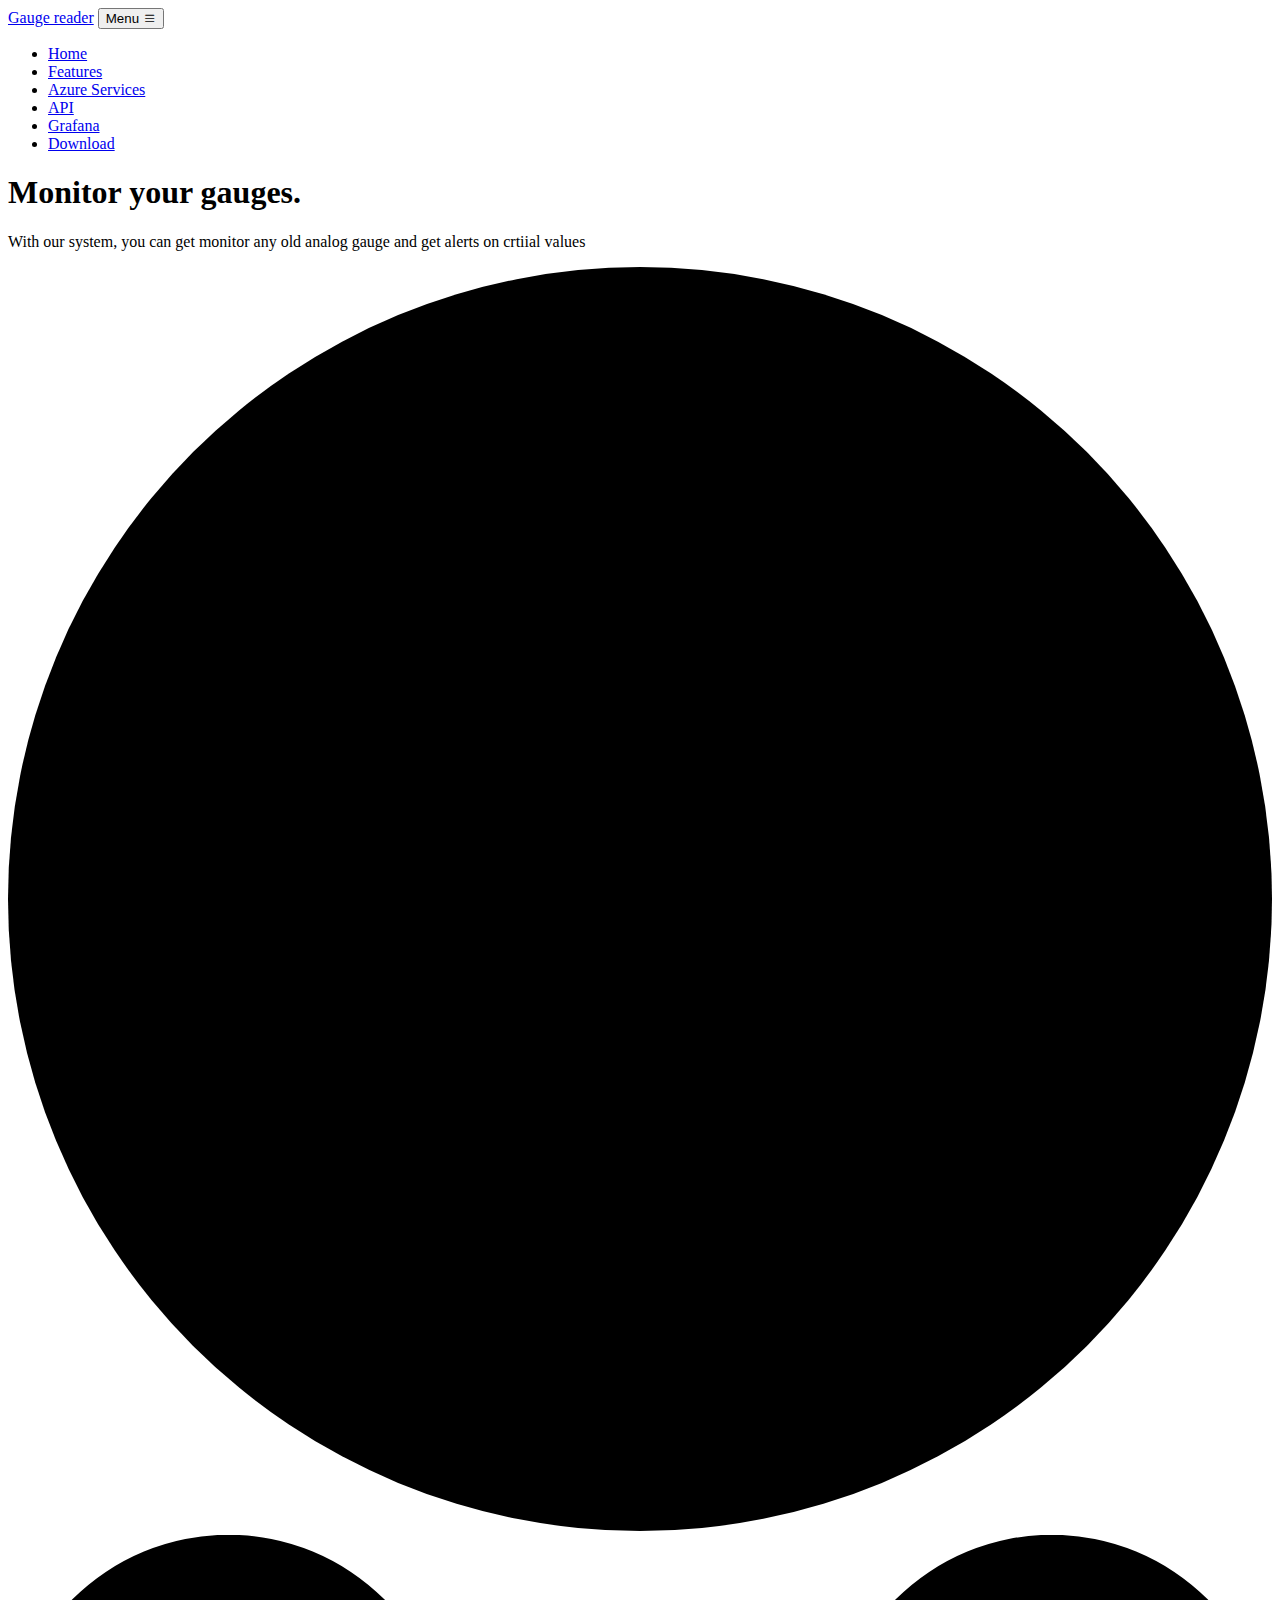
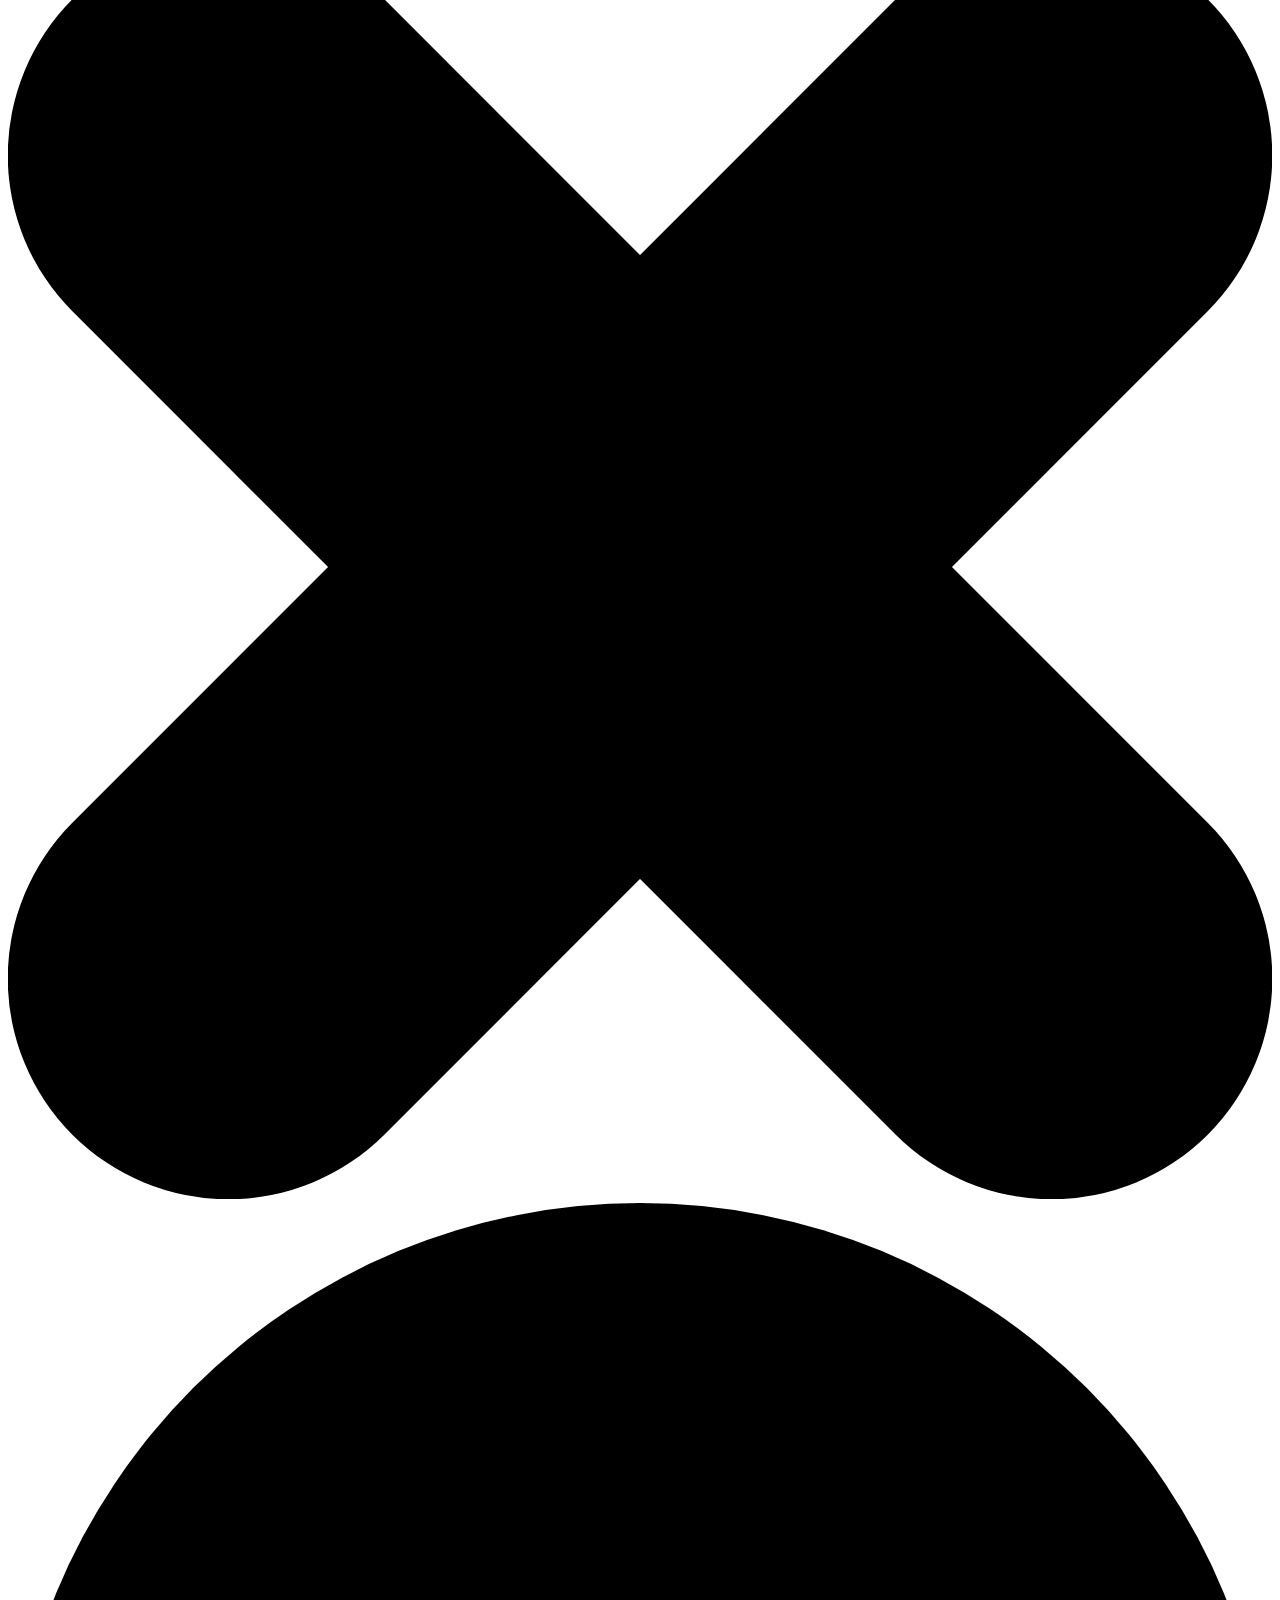
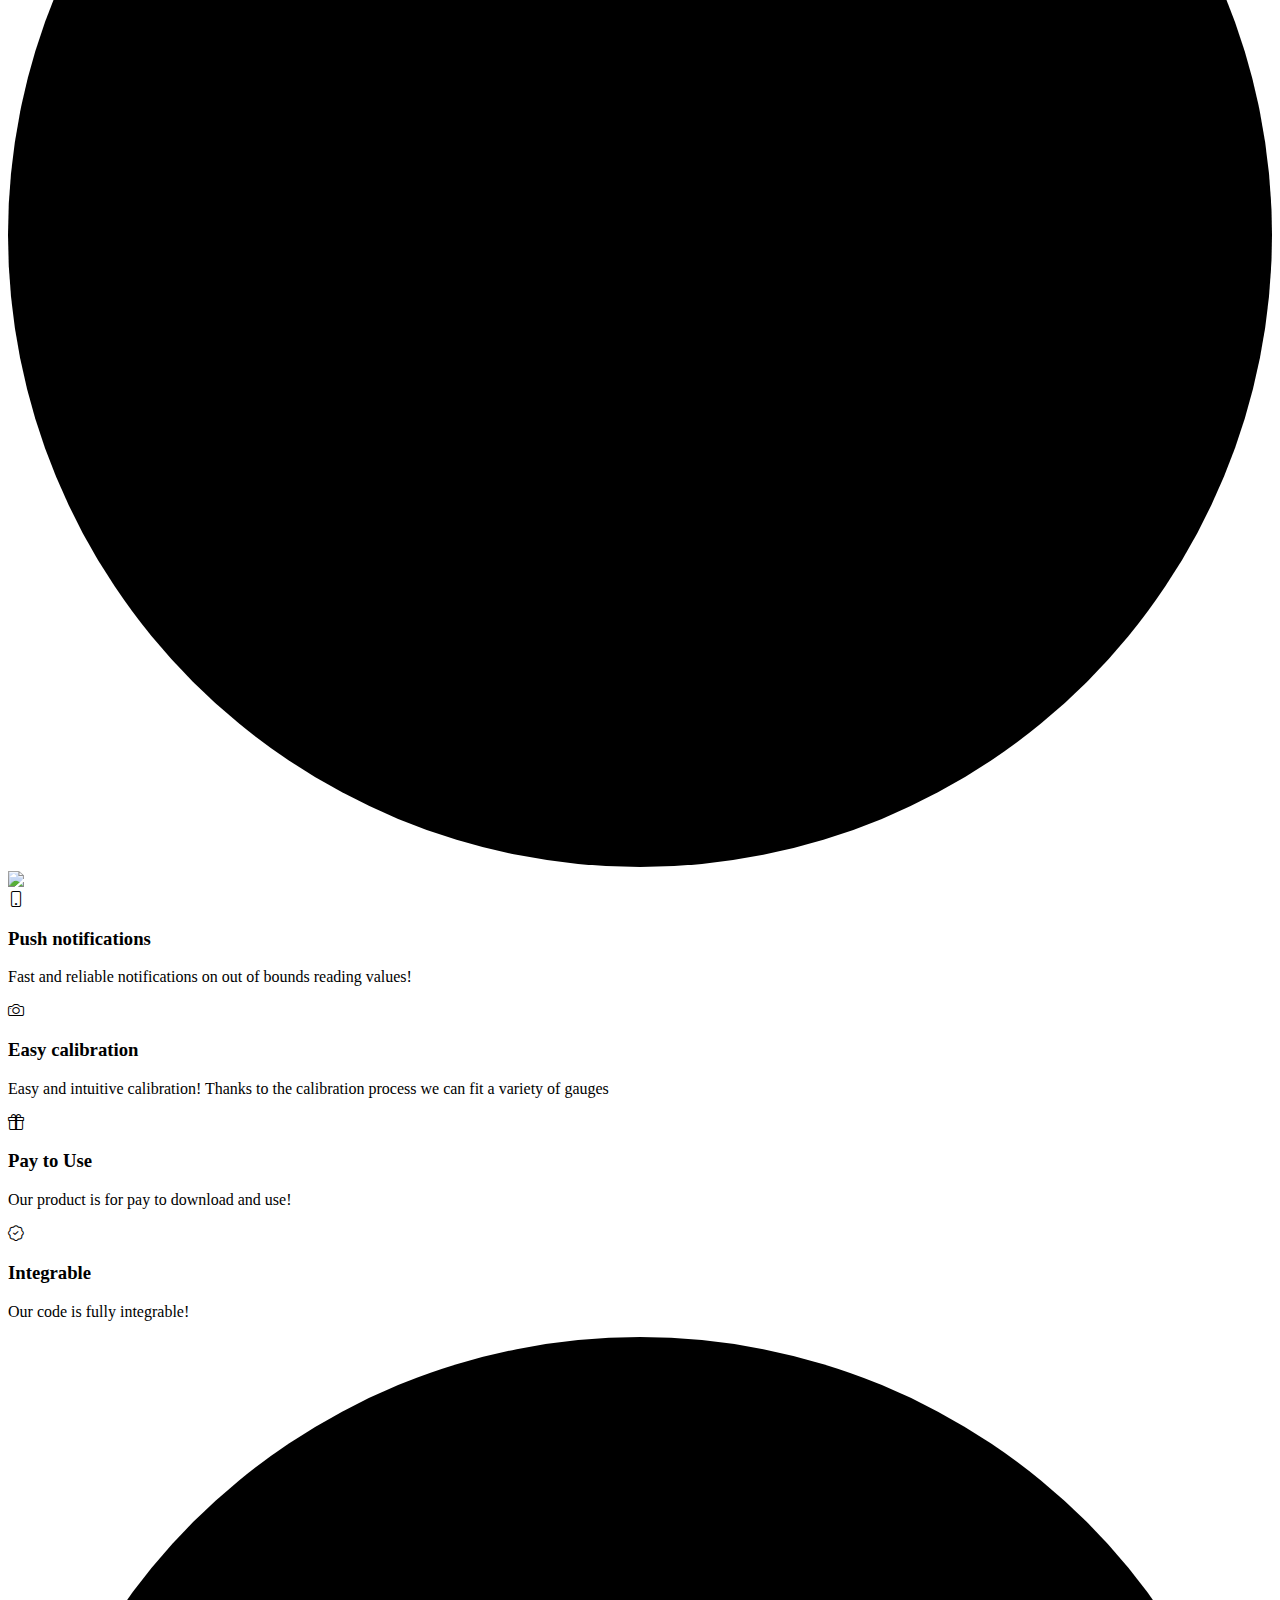
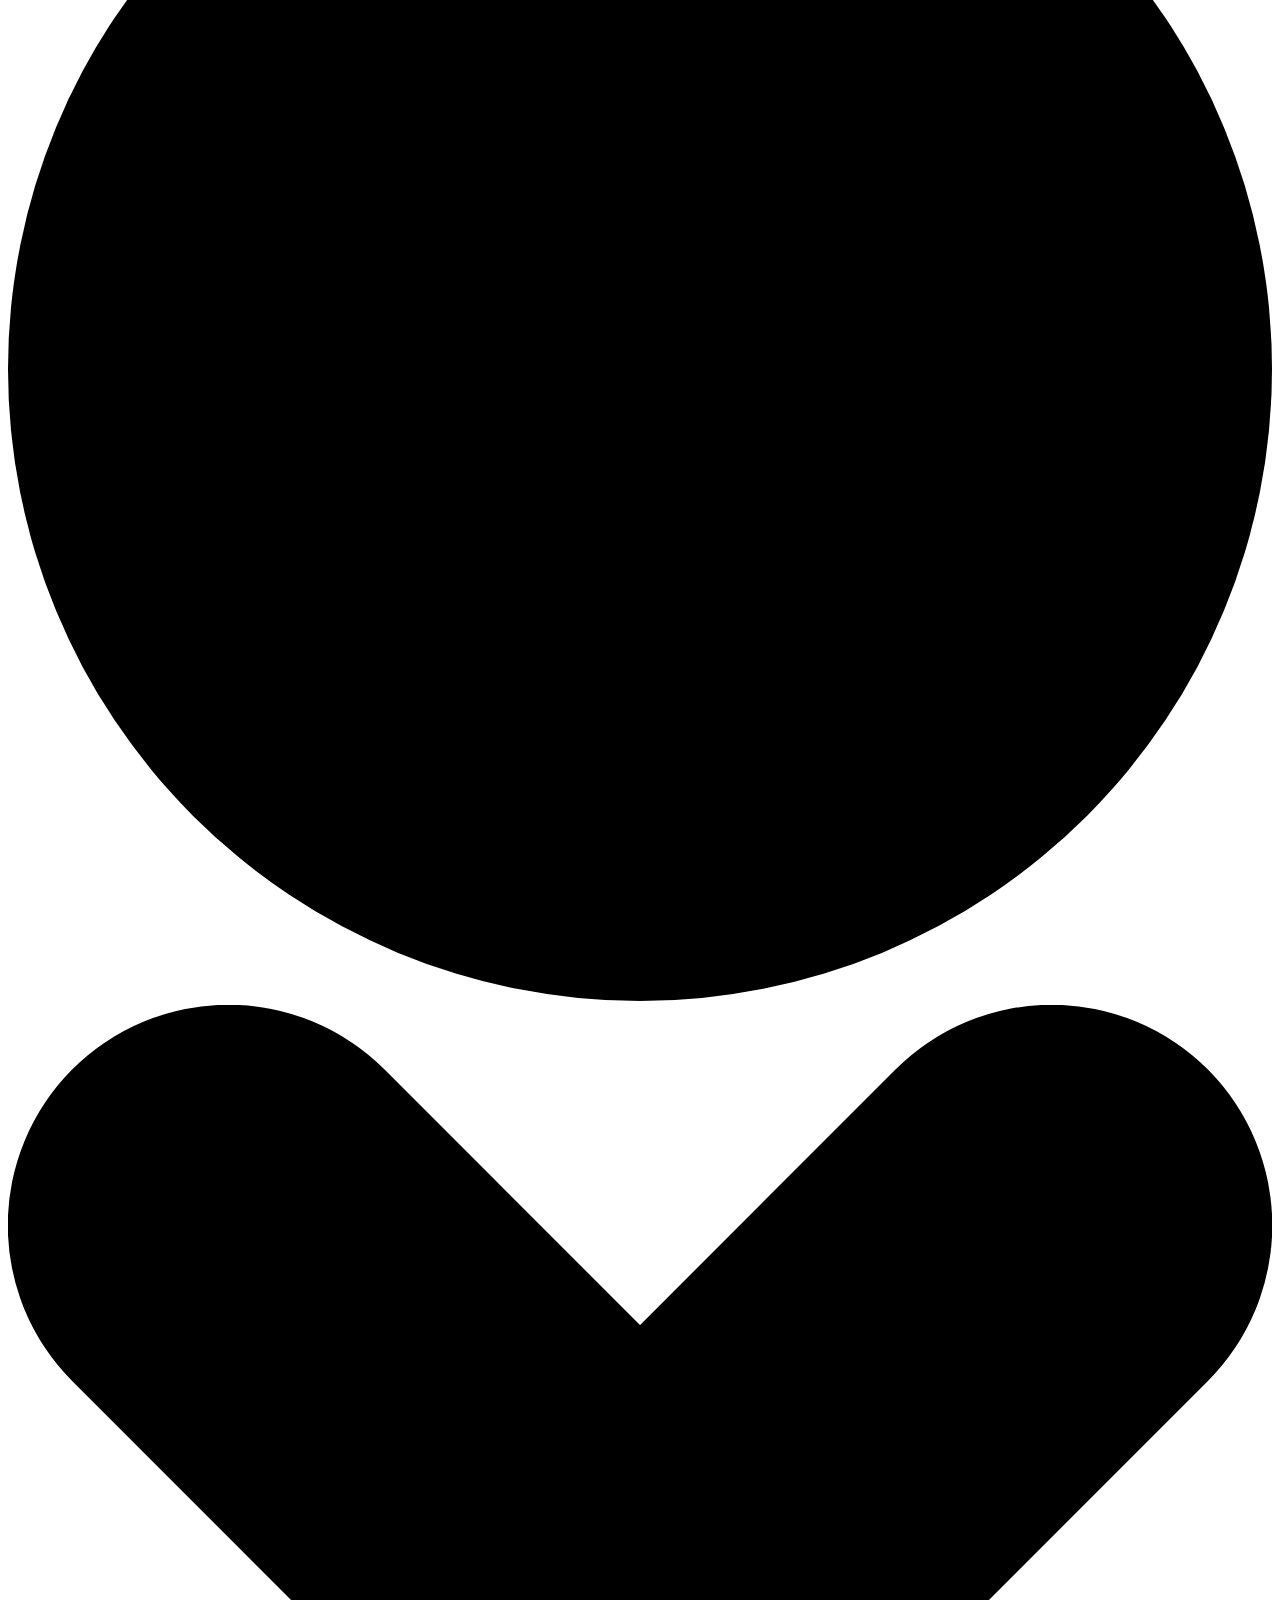
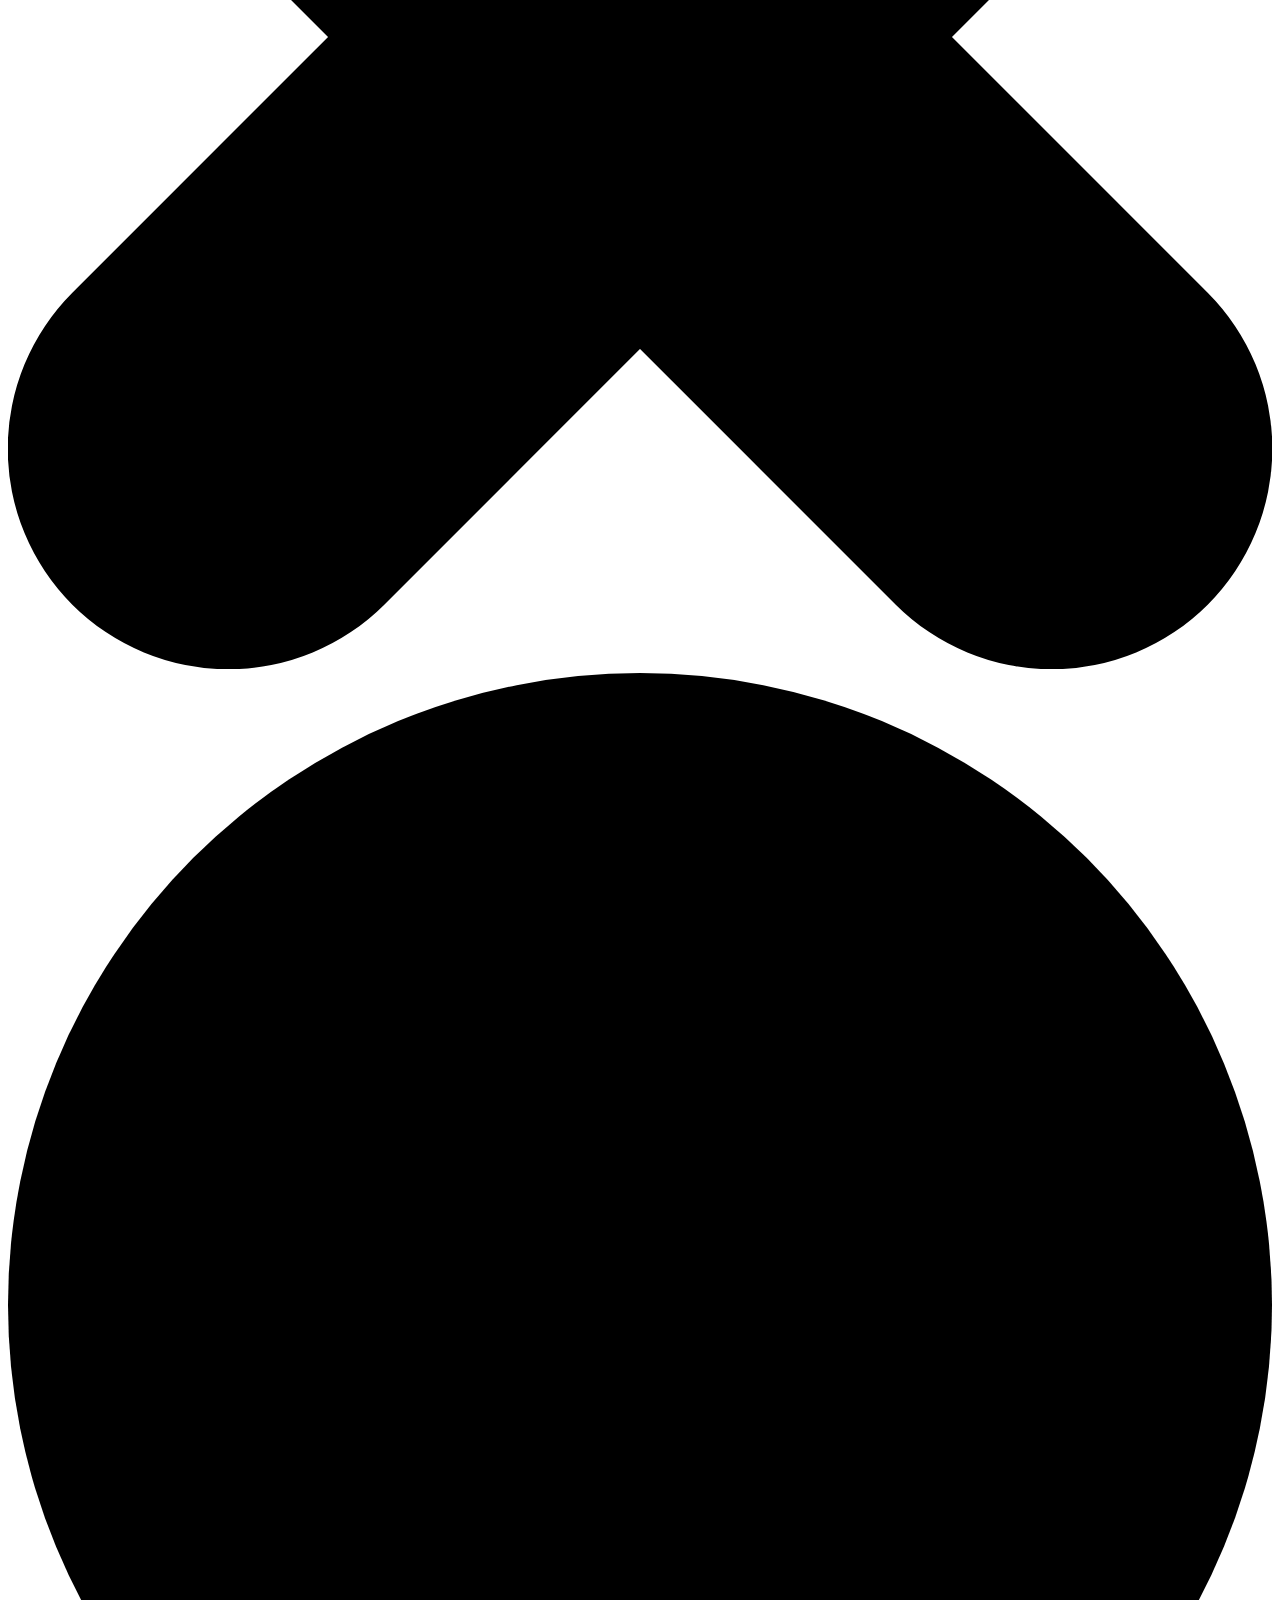
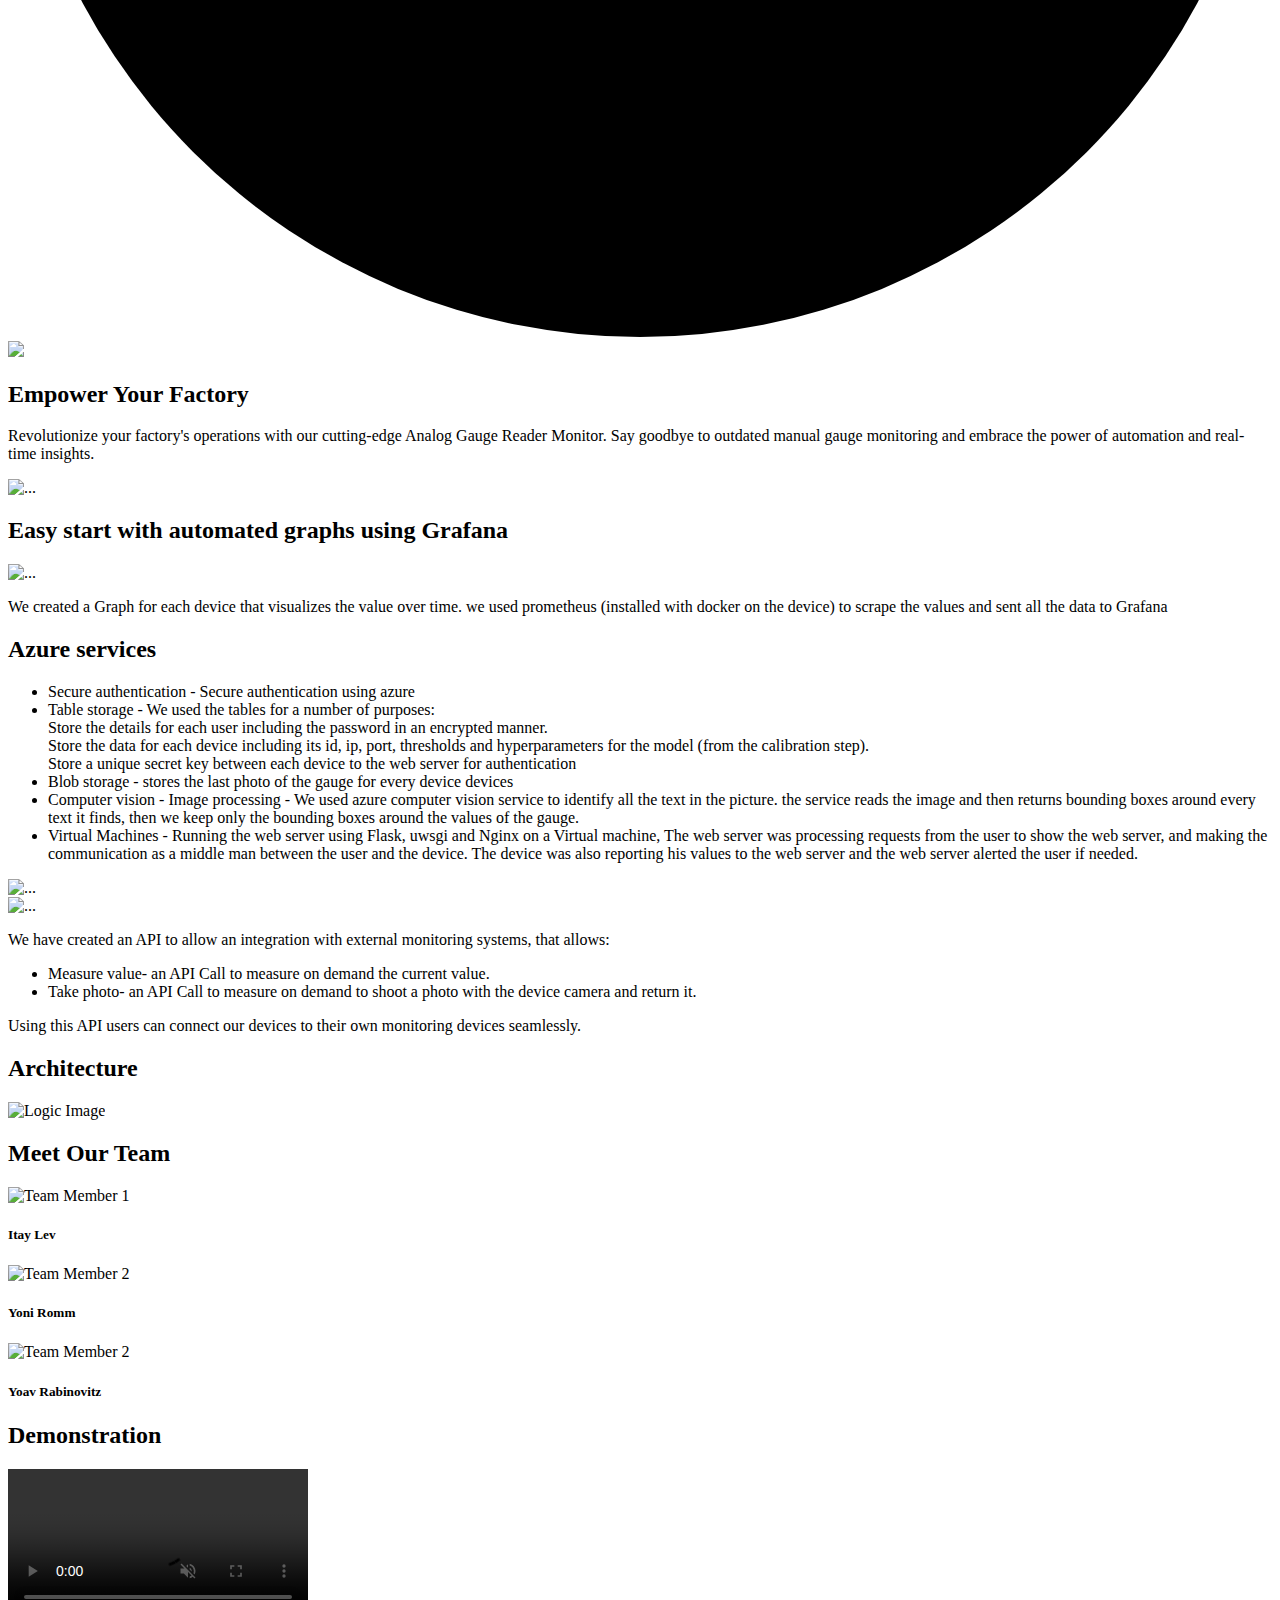
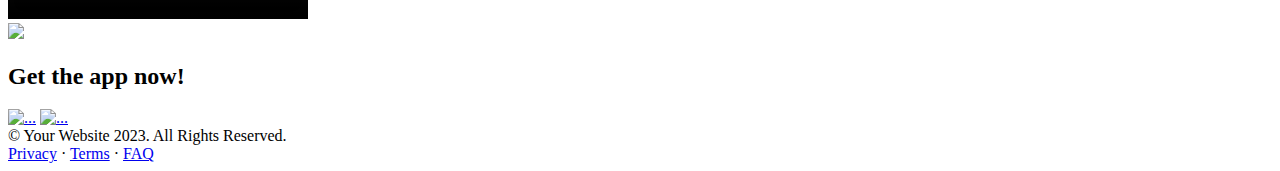
==== documentation/documentation.html @ ebfc4cb3 "Add files via upload" ====
<!DOCTYPE html>
<html lang="en">
<head>
    <meta charset="utf-8"/>
    <meta name="viewport" content="width=device-width, initial-scale=1, shrink-to-fit=no"/>
    <meta name="description" content=""/>
    <meta name="author" content=""/>
    <title>Gauge reader</title>
    <link rel="icon" type="image/x-icon" href="/static/images/favicon.ico"/>
    <!-- Bootstrap icons-->
    <link href="https://cdn.jsdelivr.net/npm/bootstrap-icons@1.5.0/font/bootstrap-icons.css" rel="stylesheet"/>
    <!-- Google fonts-->
    <link rel="preconnect" href="https://fonts.gstatic.com"/>
    <link href="https://fonts.googleapis.com/css2?family=Newsreader:ital,wght@0,600;1,600&amp;display=swap"
          rel="stylesheet"/>
    <link href="https://fonts.googleapis.com/css2?family=Mulish:ital,wght@0,300;0,500;0,600;0,700;1,300;1,500;1,600;1,700&amp;display=swap"
          rel="stylesheet"/>
    <link href="https://fonts.googleapis.com/css2?family=Kanit:ital,wght@0,400;1,400&amp;display=swap"
          rel="stylesheet"/>
    <!-- Core theme CSS (includes Bootstrap)-->
    <link href="/static/documentation/css/styles.css" rel="stylesheet"/>
</head>
<body id="page-top">
<!-- Navigation-->
<nav class="navbar navbar-expand-lg navbar-light fixed-top shadow-sm" id="mainNav">
    <div class="container px-5">
        <a class="navbar-brand fw-bold" href="#page-top">Gauge reader</a>
        <button class="navbar-toggler" type="button" data-bs-toggle="collapse" data-bs-target="#navbarResponsive"
                aria-controls="navbarResponsive" aria-expanded="false" aria-label="Toggle navigation">
            Menu
            <i class="bi-list"></i>
        </button>
        <div class="collapse navbar-collapse" id="navbarResponsive">
            <ul class="navbar-nav ms-auto me-4 my-3 my-lg-0">
                <li class="nav-item"><a class="nav-link me-lg-3" href="#home">Home</a></li>
                <li class="nav-item"><a class="nav-link me-lg-3" href="#features">Features</a></li>
                <li class="nav-item"><a class="nav-link me-lg-3" href="#azure-services">Azure Services</a></li>
                <li class="nav-item"><a class="nav-link me-lg-3" href="#API">API</a></li>
                <li class="nav-item"><a class="nav-link me-lg-3" href="#Grafana">Grafana</a></li>
                <li class="nav-item"><a class="nav-link me-lg-3" href="#download">Download</a></li>
            </ul>

        </div>
    </div>
</nav>
<!-- Mashead header-->
<header class="masthead" id="home">
    <div class="container px-5">
        <div class="row gx-5 align-items-center">
            <div class="col-lg-6">
                <!-- Mashead text and app badges-->
                <div class="mb-5 mb-lg-0 text-center text-lg-start">
                    <h1 class="display-1 lh-1 mb-3">Monitor your gauges.</h1>
                    <p class="lead fw-normal text-muted mb-5">With our system, you can get monitor any old analog gauge
                        and get alerts on crtiial values </p>

                </div>
            </div>
            <div class="col-lg-6">
                <!-- Masthead device mockup feature-->
                <div class="masthead-device-mockup">
                    <svg class="circle" viewBox="0 0 100 100" xmlns="http://www.w3.org/2000/svg">
                        <defs>
                            <linearGradient id="circleGradient" gradientTransform="rotate(45)">
                                <stop class="gradient-start-color" offset="0%"></stop>
                                <stop class="gradient-end-color" offset="100%"></stop>
                            </linearGradient>
                        </defs>
                        <circle cx="50" cy="50" r="50"></circle>
                    </svg
                    >
                    <svg class="shape-1 d-none d-sm-block" viewBox="0 0 240.83 240.83"
                         xmlns="http://www.w3.org/2000/svg">
                        <rect x="-32.54" y="78.39" width="305.92" height="84.05" rx="42.03"
                              transform="translate(120.42 -49.88) rotate(45)"></rect>
                        <rect x="-32.54" y="78.39" width="305.92" height="84.05" rx="42.03"
                              transform="translate(-49.88 120.42) rotate(-45)"></rect>
                    </svg
                    >
                    <svg class="shape-2 d-none d-sm-block" viewBox="0 0 100 100" xmlns="http://www.w3.org/2000/svg">
                        <circle cx="50" cy="50" r="50"></circle>
                    </svg>
                    <div class="device-wrapper">
                        <div class="device" data-device="iPhoneX" data-orientation="portrait" data-color="black">
                            <div class="screen bg-black">
                                <!-- PUT CONTENTS HERE:-->
                                <!-- * * This can be a video, image, or just about anything else.-->
                                <!-- * * Set the max width of your media to 100% and the height to-->
                                <!-- * * 100% like the demo example below.-->
                                <img src="/static/images/phone_preview.png" class='w-100 h-100'>
                            </div>
                        </div>
                    </div>
                </div>
            </div>
        </div>
    </div>
</header>
<!-- App features section-->
<section id="features">
    <div class="container px-5">
        <div class="row gx-5 align-items-center">
            <div class="col-lg-8 order-lg-1 mb-5 mb-lg-0">
                <div class="container-fluid px-5">
                    <div class="row gx-5">
                        <div class="col-md-6 mb-5">
                            <!-- Feature item-->
                            <div class="text-center">
                                <i class="bi-phone icon-feature text-gradient d-block mb-3"></i>
                                <h3 class="font-alt">Push notifications</h3>
                                <p class="text-muted mb-0">Fast and reliable notifications on out of bounds reading
                                    values!</p>
                            </div>
                        </div>
                        <div class="col-md-6 mb-5">
                            <!-- Feature item-->
                            <div class="text-center">
                                <i class="bi-camera icon-feature text-gradient d-block mb-3"></i>
                                <h3 class="font-alt">Easy calibration</h3>
                                <p class="text-muted mb-0">Easy and intuitive calibration! Thanks to the calibration
                                    process we can fit a variety of gauges</p>
                            </div>
                        </div>
                    </div>
                    <div class="row">
                        <div class="col-md-6 mb-5 mb-md-0">
                            <!-- Feature item-->
                            <div class="text-center">
                                <i class="bi-gift icon-feature text-gradient d-block mb-3"></i>
                                <h3 class="font-alt">Pay to Use</h3>
                                <p class="text-muted mb-0">Our product is for pay to download and use!</p>
                            </div>
                        </div>
                        <div class="col-md-6">
                            <!-- Feature item-->
                            <div class="text-center">
                                <i class="bi-patch-check icon-feature text-gradient d-block mb-3"></i>
                                <h3 class="font-alt">Integrable</h3>
                                <p class="text-muted mb-0">Our code is fully integrable!</p>
                            </div>
                        </div>
                    </div>
                </div>
            </div>
            <div class="col-lg-4 order-lg-0">
                <!-- Features section device mockup-->
                <div class="features-device-mockup">
                    <svg class="circle" viewBox="0 0 100 100" xmlns="http://www.w3.org/2000/svg">
                        <defs>
                            <linearGradient id="circleGradient" gradientTransform="rotate(45)">
                                <stop class="gradient-start-color" offset="0%"></stop>
                                <stop class="gradient-end-color" offset="100%"></stop>
                            </linearGradient>
                        </defs>
                        <circle cx="50" cy="50" r="50"></circle>
                    </svg
                    >
                    <svg class="shape-1 d-none d-sm-block" viewBox="0 0 240.83 240.83"
                         xmlns="http://www.w3.org/2000/svg">
                        <rect x="-32.54" y="78.39" width="305.92" height="84.05" rx="42.03"
                              transform="translate(120.42 -49.88) rotate(45)"></rect>
                        <rect x="-32.54" y="78.39" width="305.92" height="84.05" rx="42.03"
                              transform="translate(-49.88 120.42) rotate(-45)"></rect>
                    </svg
                    >
                    <svg class="shape-2 d-none d-sm-block" viewBox="0 0 100 100" xmlns="http://www.w3.org/2000/svg">
                        <circle cx="50" cy="50" r="50"></circle>
                    </svg>
                    <div class="device-wrapper">
                        <div class="device" data-device="iPhoneX" data-orientation="portrait" data-color="black">
                            <div class="screen bg-black">
                                <img src="/static/images/phone_preview_calibration.png" class='w-100 h-100'>
                            </div>
                        </div>
                    </div>
                </div>
            </div>
        </div>
    </div>
</section>
<!-- Basic features section-->
<section class="bg-light">
    <div class="container px-5">
        <div class="row gx-5 align-items-center justify-content-center justify-content-lg-between">
            <div class="col-12 col-lg-5">
                <h2 class="display-4 lh-1 mb-4">Empower Your Factory</h2>
                <p class="lead fw-normal text-muted mb-5 mb-lg-0">Revolutionize your factory's operations with our
                    cutting-edge Analog Gauge Reader Monitor. Say goodbye to outdated manual gauge monitoring and
                    embrace the power of automation and real-time insights.</p>
            </div>
            <div class="col-sm-8 col-md-6">
                <div class="px-5 px-sm-0"><img class="img-fluid rounded-circle"
                                               src="/static/documentation/assets/img/camera_clock.jpg" alt="..."/></div>
            </div>
        </div>
    </div>
</section>
<!-- Call to action section-->
<section class="cta" id="Grafana">
    <div class="cta-content">
        <div class="container px-5 text-white">
            <h2 class=" display-1 lh-1 mb-4">
                Easy start with automated graphs using Grafana
            </h2>
            <div class="row gx-5 align-items-center justify-content-center  ">
                <div class="col-md-4 col-lg-2">
                    <div class="px-5 px-sm-0 pb-md-3"><img class="img-fluid "
                                                           src="https://cdn.icon-icons.com/icons2/2699/PNG/512/grafana_logo_icon_171048.png"
                                                           alt="..."/>
                    </div>
                </div>
                <div class="col-12 col-lg-9 ps-lg-5">
                    <p class="lead fw-normal  mb-5 mb-lg-0">We created a Graph for each device that visualizes the
                        value over time. we used prometheus (installed with docker on the device) to scrape the
                        values and sent all the data to Grafana </p>
                </div>
            </div>
        </div>
    </div>
</section>

<section class="bg-light" id="azure-services">
    <div class="container p-0">
        <div class="row gx-5 align-items-center justify-content-center justify-content-lg-between">
            <div class="col-12 col-lg-8">
                <h2 class="display-4 lh-1 mb-4">Azure services</h2>
                <ul>
                    <li class="lead fw-normal text-muted mb-5 mb-lg-0"><span
                            class="fw-bold">Secure authentication</span> - Secure authentication using azure
                    </li>
                    <li class="lead fw-normal text-muted mb-5 mb-lg-0"><span
                            class="fw-bold">Table storage</span> - We used the tables for a number of purposes: <br>
                        Store the details for each user including the password in an encrypted manner. <br>
                        Store the data for each device including its id, ip, port, thresholds and hyperparameters for
                        the model (from the calibration step). <br>
                        Store a unique secret key between each device to the web server for authentication
                    </li>
                    <li class="lead fw-normal text-muted mb-5 mb-lg-0"><span
                            class="fw-bold">Blob storage</span> - stores the last photo of the gauge for every device
                        devices
                    </li>
                    <li class="lead fw-normal text-muted mb-5 mb-lg-0"><span
                            class="fw-bold">Computer vision - Image processing</span> - We used azure computer vision
                        service to identify all the text in the picture. the service reads the
                        image and then returns bounding boxes around every text it finds, then we keep only the bounding
                        boxes
                        around the values of the gauge.
                    </li>
                    <li class="lead fw-normal text-muted mb-5 mb-lg-0"><span
                            class="fw-bold">Virtual Machines</span> - Running the web server using Flask, uwsgi and
                        Nginx on a Virtual machine,
                        The web server was processing requests from the user to show the web server, and making the
                        communication as a middle man between the user and the device.
                        The device was also reporting his values to the web server and the web server alerted the user
                        if needed.
                    </li>
                </ul>
            </div>
            <div class="col-sm-8 col-lg-4">
                <div class="px-5 px-sm-0"><img class="img-fluid "
                                               src="https://cloudacademy.com/wp-content/uploads/2017/03/azure-apps.png"
                                               alt="..."/>
                </div>
            </div>
        </div>
    </div>
</section>
<section class="bg-white " id="API">
    <div class="container p-0 ">
        <div class="row gx-5 align-items-center justify-content-center justify-content-lg-between">
            <div class="col-md-4 col-lg-2">
                <div class="px-5 px-sm-0 pb-md-3"><img class="img-fluid "
                                                       src="https://www.prolydian.com/sites/default/files/2020-12/api.png"
                                                       alt="..."/>
                </div>
            </div>
            <div class="col-12 col-lg-9 ps-lg-5">
                <p class="lead fw-normal text-muted mb-5 mb-lg-0">We have created an API to allow an integration with
                    external monitoring systems, that allows:</p>
                <ul>
                    <li class="lead fw-normal text-muted mb-5 mb-lg-0"><span
                            class="fw-bold">Measure value</span>- an API Call to measure on demand the current value.
                    <li class="lead fw-normal text-muted mb-5 mb-lg-0"><span
                            class="fw-bold">Take photo</span>- an API Call to measure on demand to shoot a photo with
                        the device camera and return it.
                    </li>
                </ul>
                <p class="lead fw-normal text-muted mb-5 mb-lg-0">Using this API users can connect our devices to their
                    own monitoring devices seamlessly.</p>

            </div>
        </div>
    </div>
</section>

<!-- Single image section -->
<section class="bg-light" id="single-image">
    <div class="container p-5 text-center">
        <h2 class="display-4 lh-1 mb-4">Architecture</h2>
        <img src="/static/documentation/assets/img/logic_updated.png" class="img-fluid" alt="Logic Image">
    </div>
</section>


<!-- Team section-->
<section class="bg-light" id="team">
    <div class="container p-5">
        <h2 class="display-4 lh-1 mb-4">Meet Our Team</h2>
        <div class="row gx-4 gx-lg-5 row-cols-2 row-cols-md-3 row-cols-xl-4 justify-content-center">
            <!-- Team member item -->
            <div class="col mb-5">
                <div class="card h-100 border-0 shadow">
                    <img src="/static/documentation/assets/img/Itay.jpg" class="card-img-top" alt="Team Member 1">
                    <div class="card-body p-4">
                        <h5 class="card-title">Itay Lev</h5>
                    </div>
                </div>
            </div>
            <!-- Add more team member items following the same pattern -->
            <div class="col mb-5">
                <div class="card h-100 border-0 shadow">
                    <img src="/static/documentation/assets/img/Yoni.jpg" class="card-img-top" alt="Team Member 2">
                    <div class="card-body p-4">
                        <h5 class="card-title">Yoni Romm</h5>
                    </div>
                </div>
            </div>
            <!-- Add more team member items following the same pattern -->
            <div class="col mb-5">
                <div class="card h-100 border-0 shadow">
                    <img src="/static/documentation/assets/img/Yoav.jpg" class="card-img-top" alt="Team Member 2">
                    <div class="card-body p-4">
                        <h5 class="card-title">Yoav Rabinovitz</h5>
                    </div>
                </div>
            </div>
        </div>
    </div>
</section>

<section class="bg-gradient-primary-to-secondary" id="video">
    <div class="container px-5">
        <h2 class="text-center text-white font-alt mb-4">Demonstration</h2>
        <div class="d-flex">

            <div class="device-wrapper mx-auto">
                <div class="device" data-device="iPhoneX" data-orientation="portrait" data-color="black">
                    <div class="screen bg-black">
                        <!-- PUT CONTENTS HERE:-->
                        <!-- * * This can be a video, image, or just about anything else.-->
                        <!-- * * Set the max width of your media to 100% and the height to-->
                        <!-- * * 100% like the demo example below.-->
                        <video class="mx-auto w-100 h-100" style=";" controls autoplay muted loop
                               controlsList="nodownload">
                            <source src="/static/documentation/assets/img/demonstration.mp4" type="video/mp4">
                            Your browser does not support the video tag.
                        </video>
                    </div>
                </div>
            </div>

            <div class="device-wrapper mx-auto">
                        <div class="device" data-device="iPhoneX" data-orientation="portrait" data-color="black">
                            <div class="screen bg-black">
                                <!-- PUT CONTENTS HERE:-->
                                <!-- * * This can be a video, image, or just about anything else.-->
                                <!-- * * Set the max width of your media to 100% and the height to-->
                                <!-- * * 100% like the demo example below.-->
                               <img src="/static/documentation/assets/img/notifcation-demo.png" class='w-100 h-100'>
                          </div>
                        </div>
                    </div>

        </div>

            </div>

    </div>
</section>
<!-- App badge section-->
<section class="bg-gradient-primary-to-secondary" id="download">
    <div class="container px-5">
        <h2 class="text-center text-white font-alt mb-4">Get the app now!</h2>
        <div class="d-flex flex-column flex-lg-row align-items-center justify-content-center">
            <a class="me-lg-3 mb-4 mb-lg-0" href="#!"><img class="app-badge"
                                                           src="/static/documentation/assets/img/google-play-badge.svg"
                                                           alt="..."/></a>
            <a href="#!"><img class="app-badge" src="/static/documentation/assets/img/app-store-badge.svg"
                              alt="..."/></a>
        </div>
    </div>
</section>
<!-- Footer-->
<footer class="bg-black text-center py-5">
    <div class="container px-5">
        <div class="text-white-50 small">
            <div class="mb-2">&copy; Your Website 2023. All Rights Reserved.</div>
            <a href="#!">Privacy</a>
            <span class="mx-1">&middot;</span>
            <a href="#!">Terms</a>
            <span class="mx-1">&middot;</span>
            <a href="#!">FAQ</a>
        </div>
    </div>
</footer>
<!-- Feedback Modal-->

<!-- Bootstrap core JS-->
<script src="https://cdn.jsdelivr.net/npm/bootstrap@5.2.3/dist/js/bootstrap.bundle.min.js"></script>
<!-- Core theme JS-->
<script src="/static/documentation/js/scripts.js"></script>
<!-- * * * * * * * * * * * * * * * * * * * * * * * * * * * * * * * * * * * * * * * *-->
<!-- * *                               SB Forms JS                               * *-->
<!-- * * Activate your form at https://startbootstrap.com/solution/contact-forms * *-->
<!-- * * * * * * * * * * * * * * * * * * * * * * * * * * * * * * * * * * * * * * * *-->
<script src="https://cdn.startbootstrap.com/sb-forms-latest.js"></script>
</body>
</html>
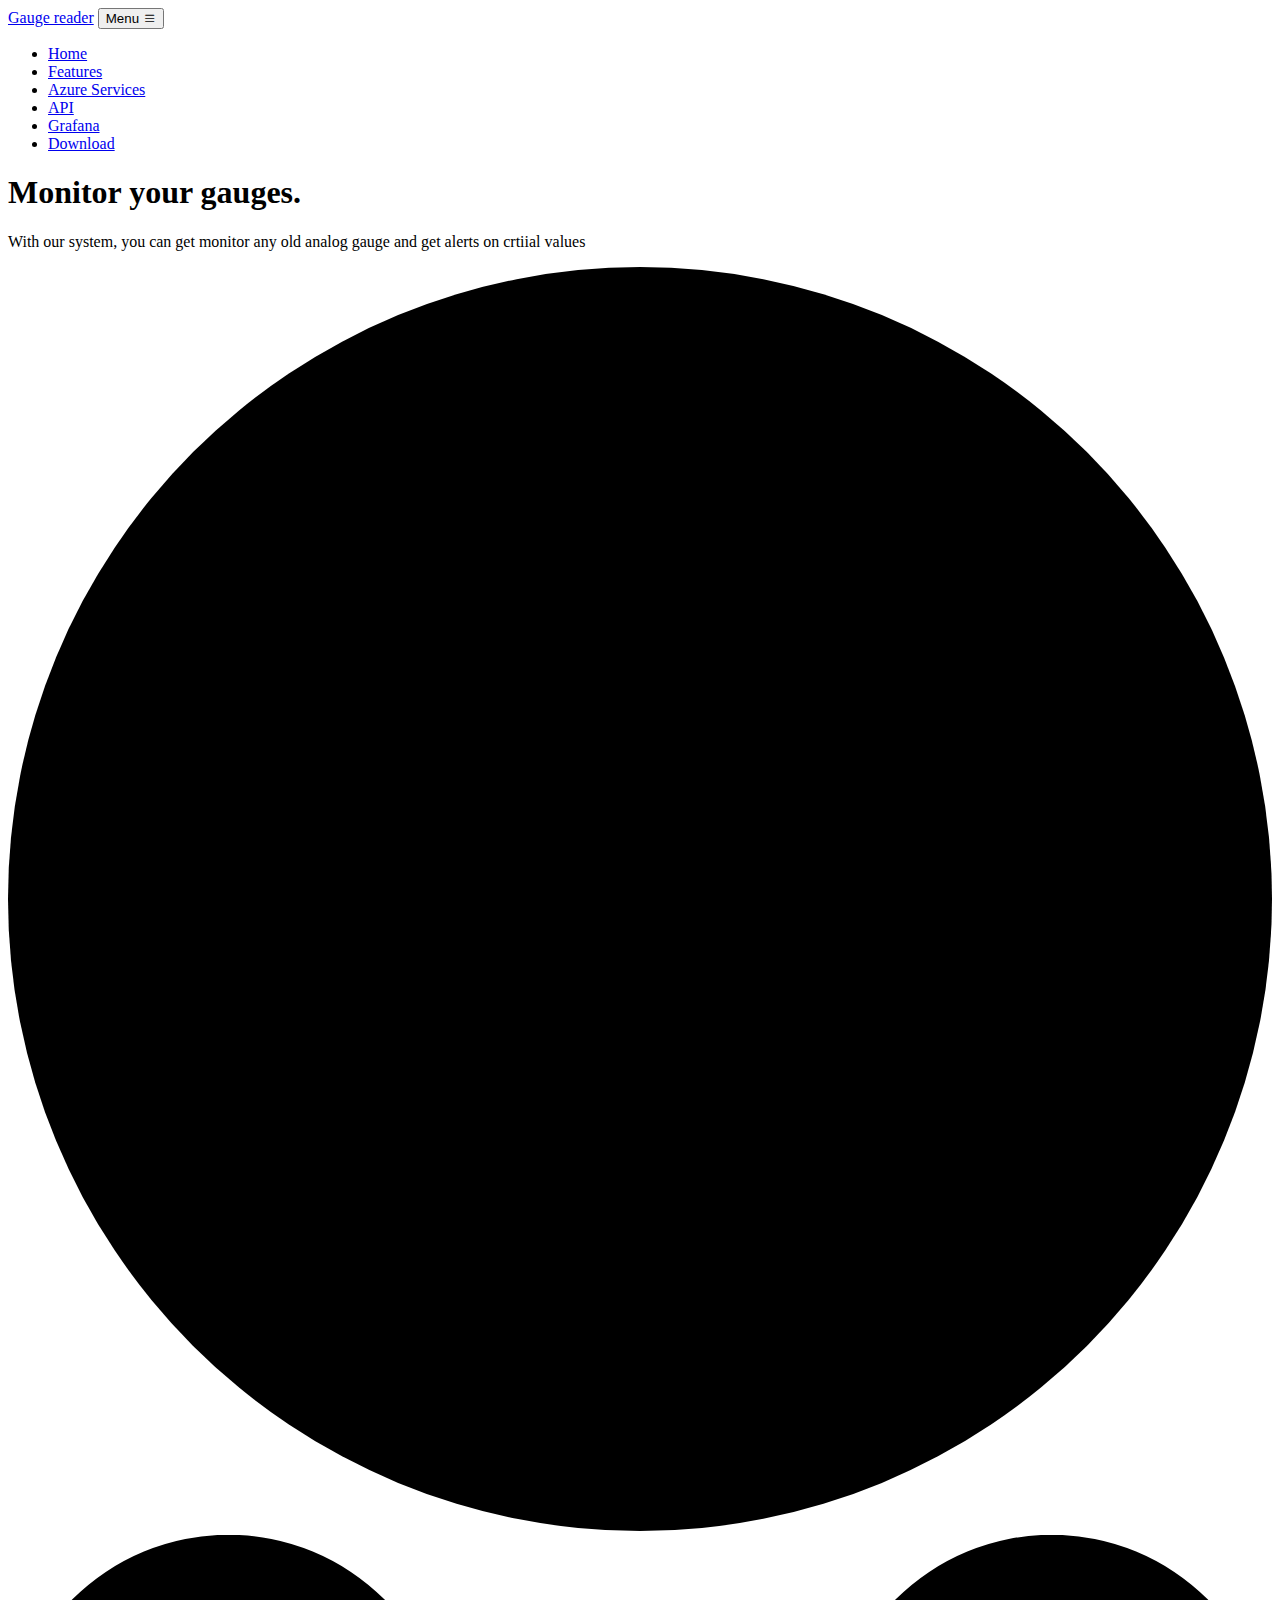
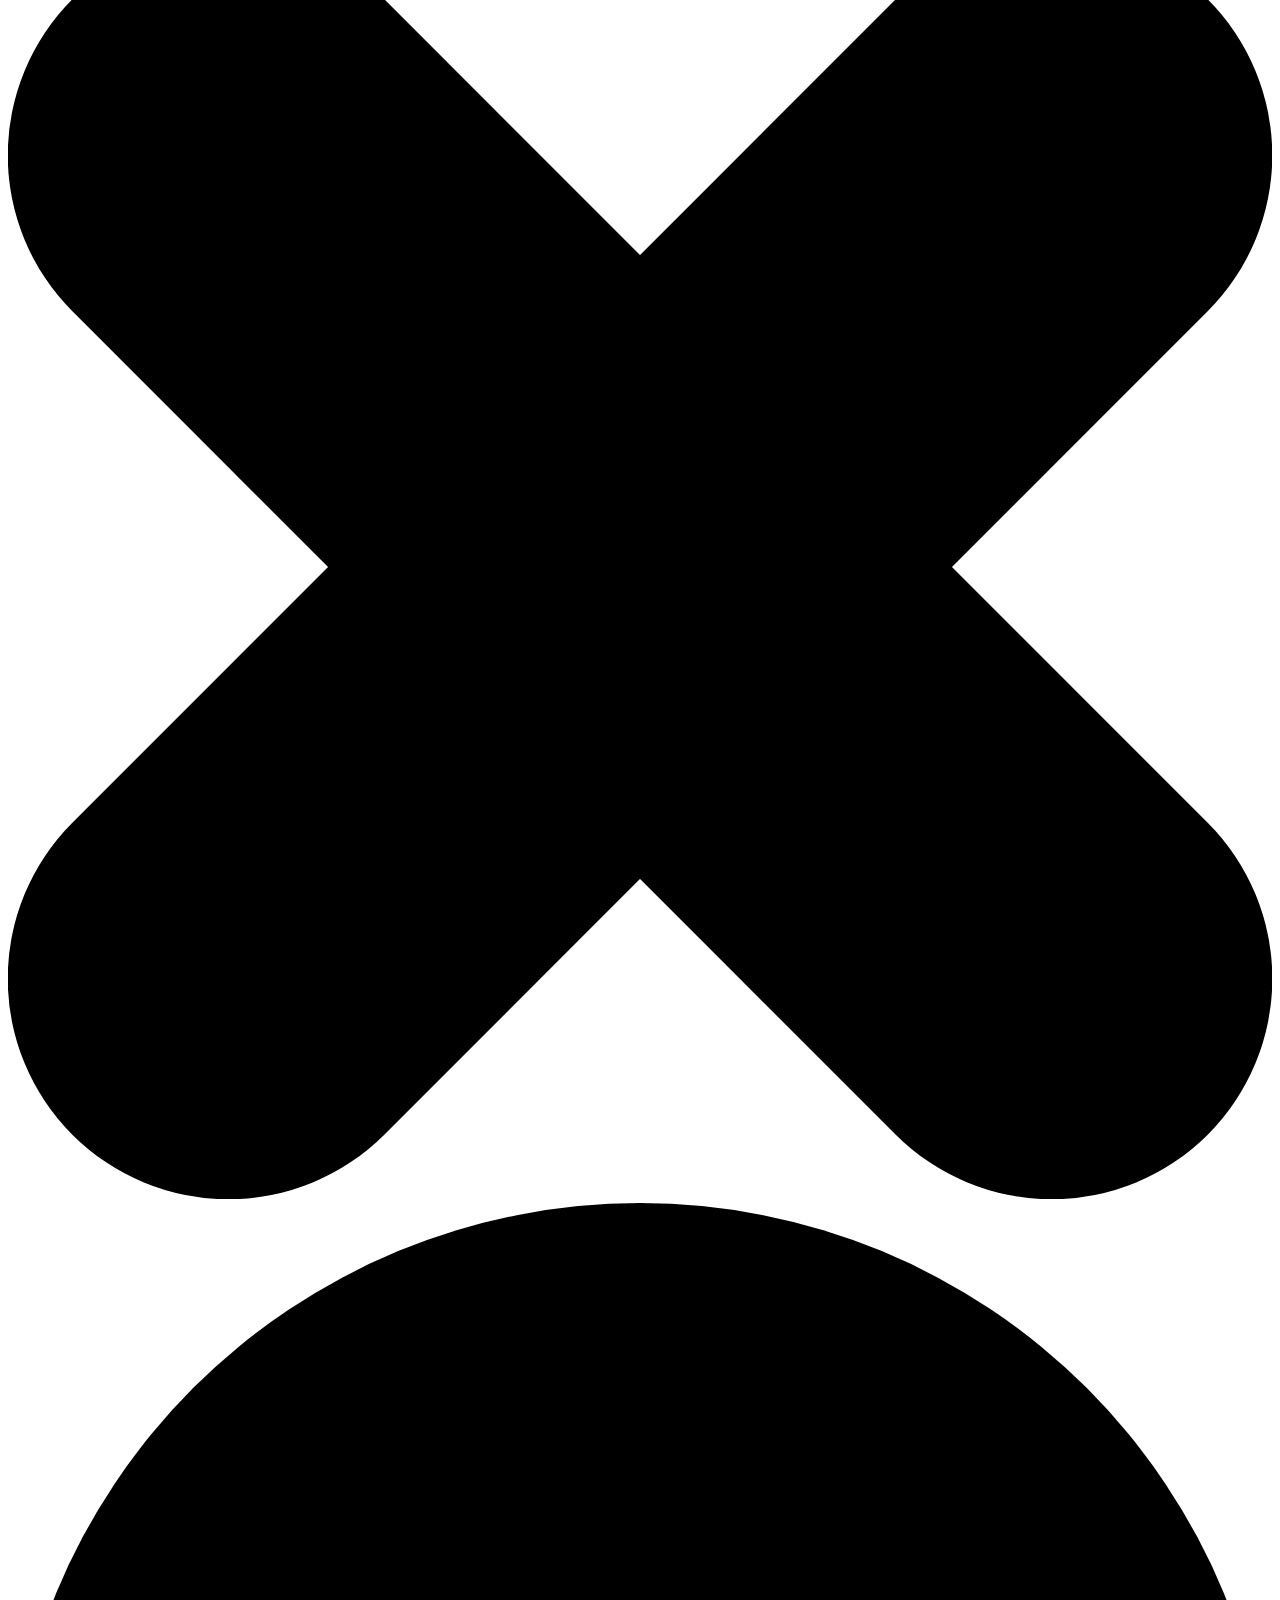
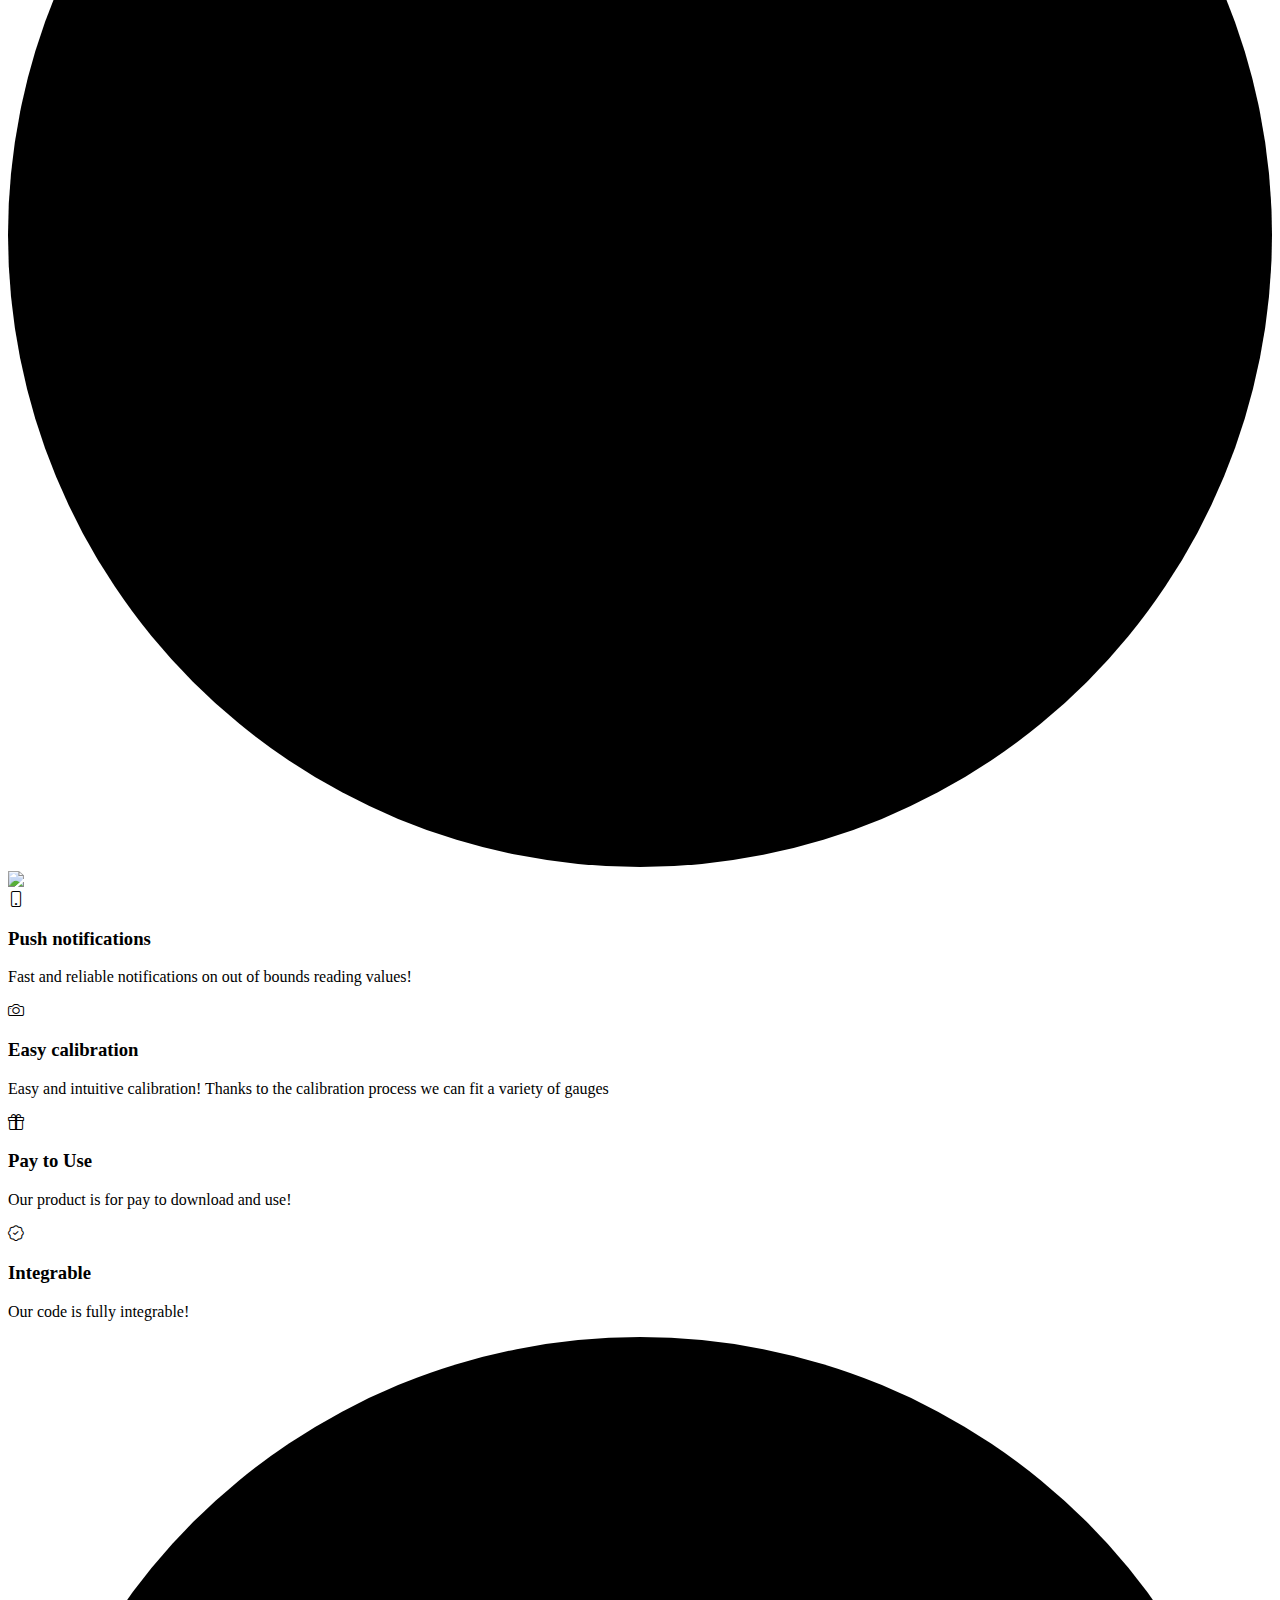
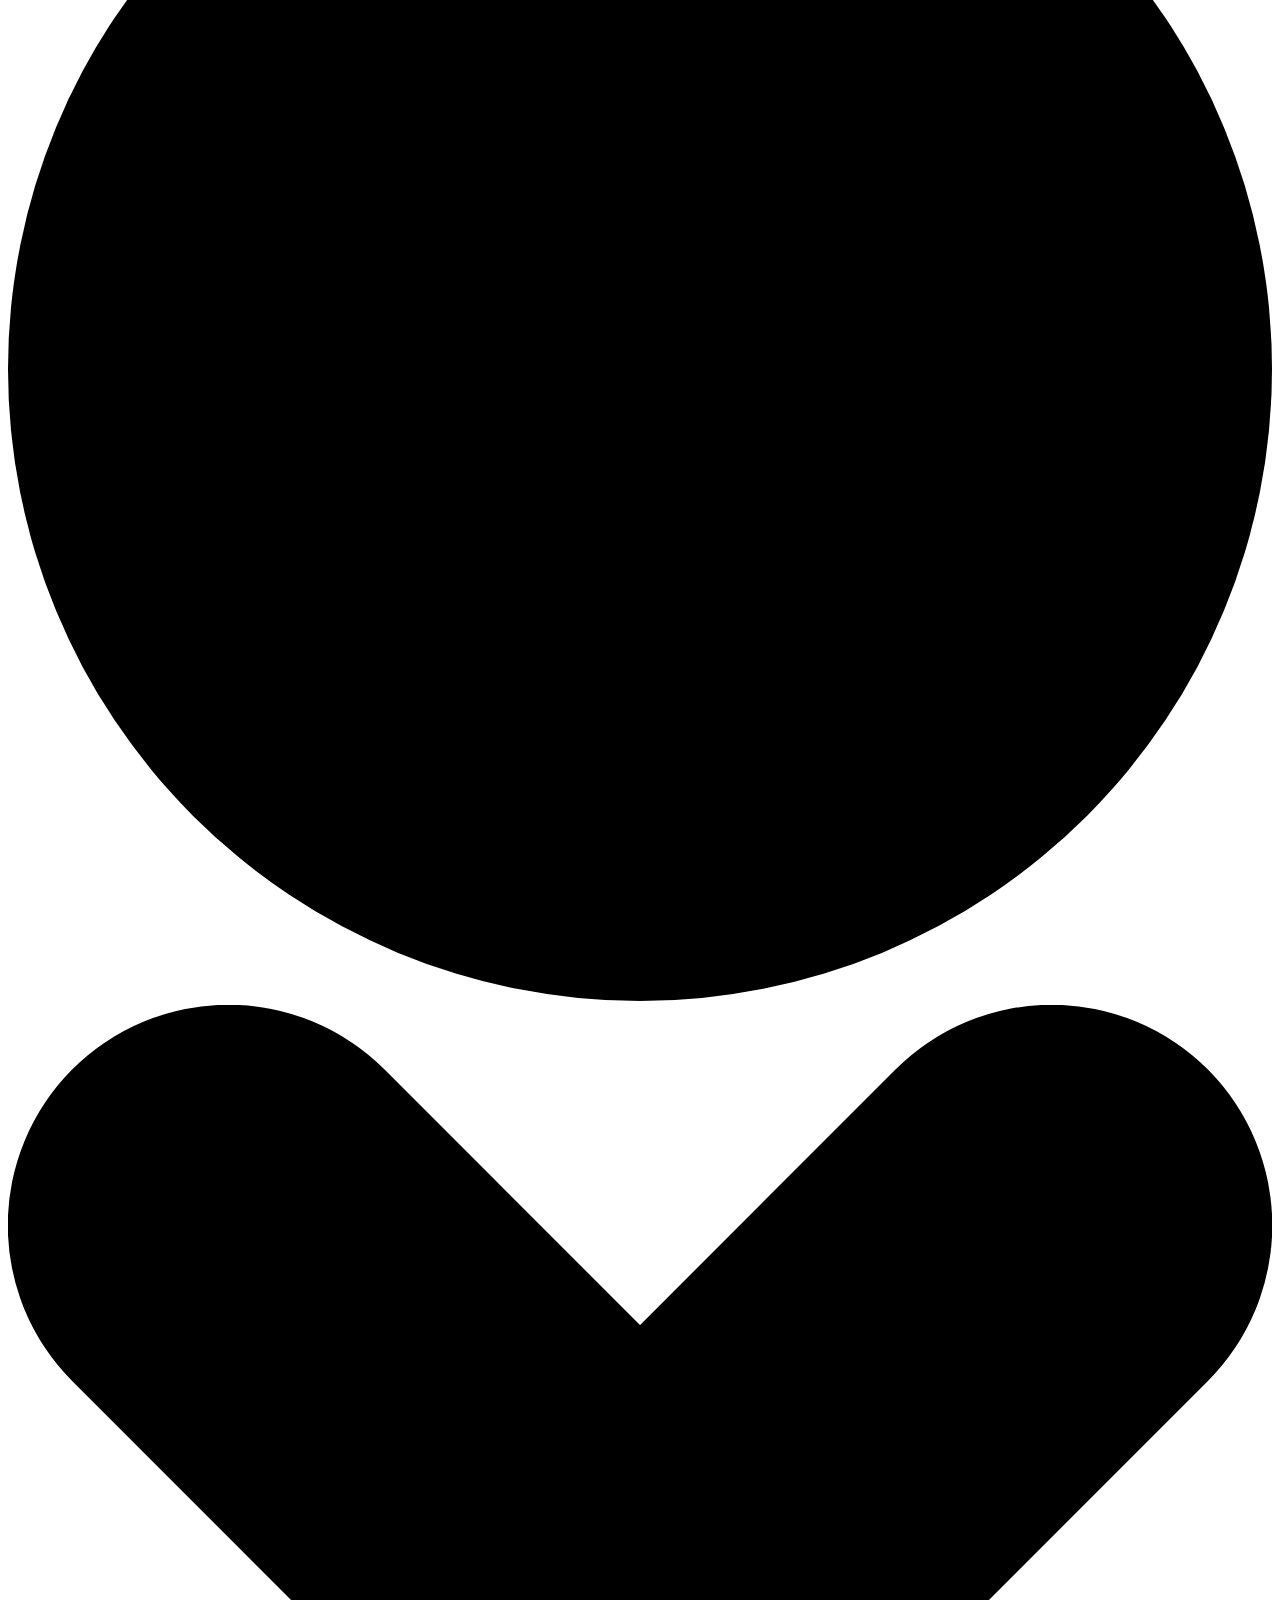
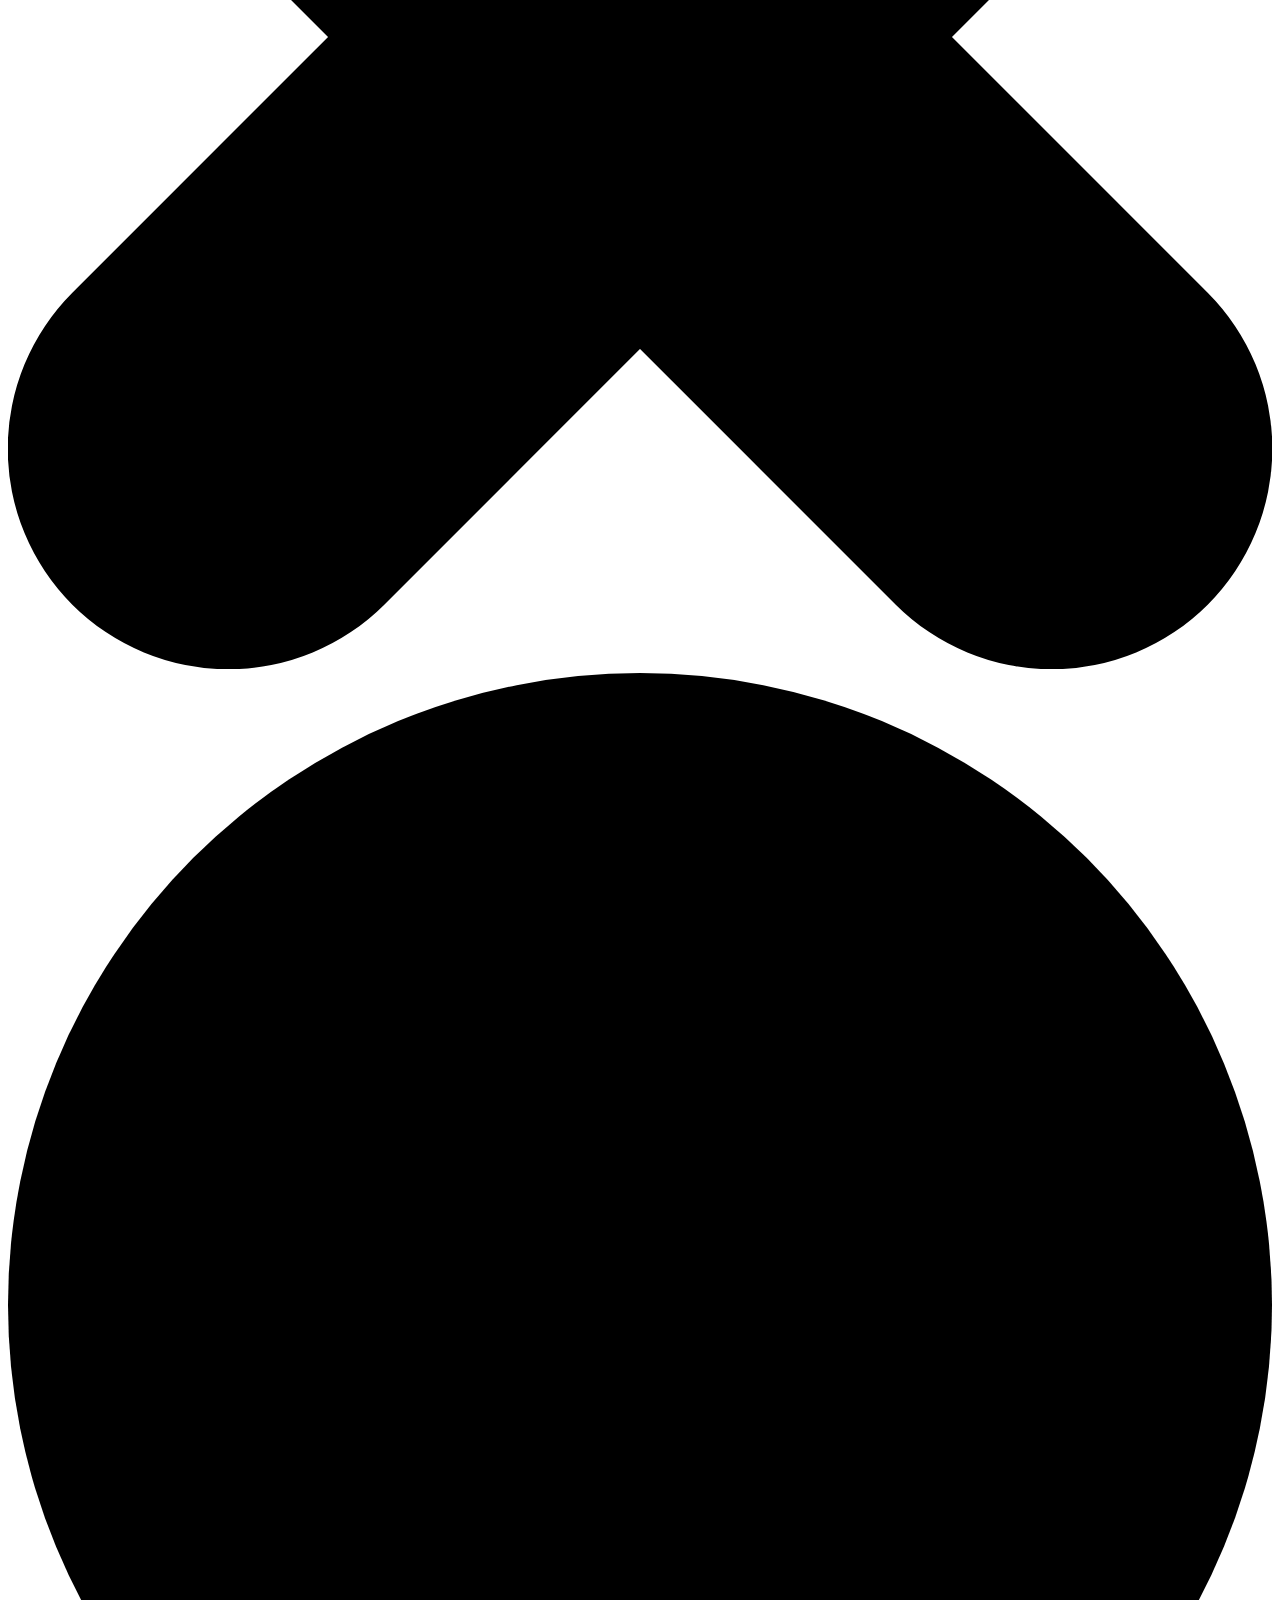
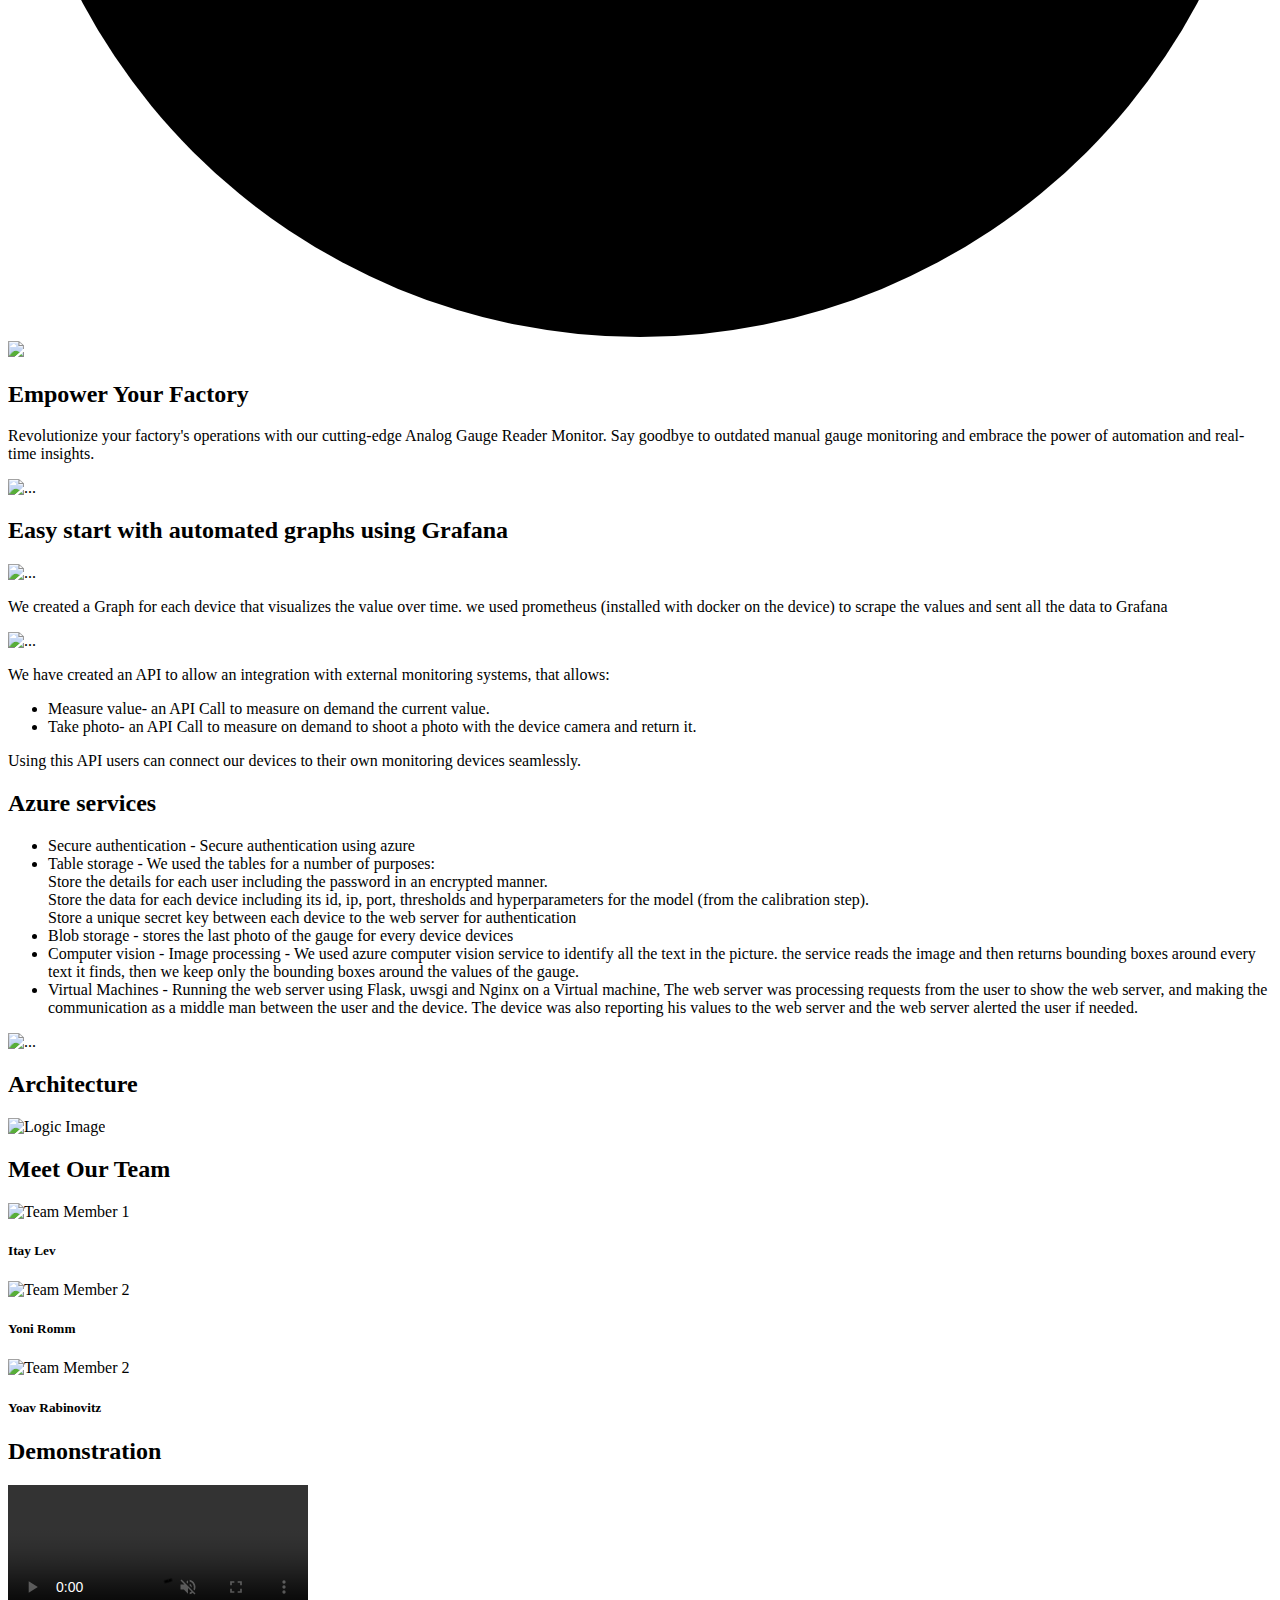
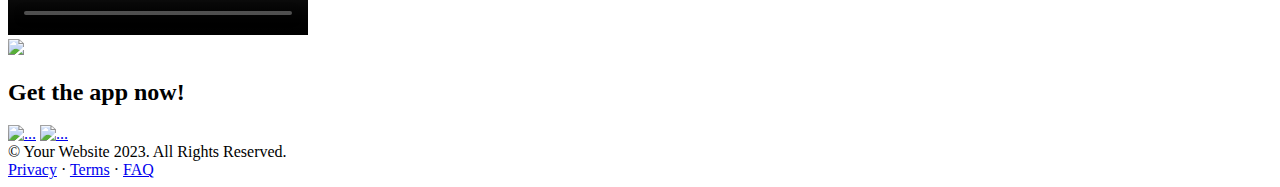
==== commit 0879bec7: "Update documentation.html" ====
--- a/documentation/documentation.html
+++ b/documentation/documentation.html
@@ -6,7 +6,7 @@
     <meta name="description" content=""/>
     <meta name="author" content=""/>
     <title>Gauge reader</title>
-    <link rel="icon" type="image/x-icon" href="/static/images/favicon.ico"/>
+    <link rel="icon" type="image/x-icon" href="documentation/assets/favicon.ico"/>
     <!-- Bootstrap icons-->
     <link href="https://cdn.jsdelivr.net/npm/bootstrap-icons@1.5.0/font/bootstrap-icons.css" rel="stylesheet"/>
     <!-- Google fonts-->
@@ -18,7 +18,7 @@
     <link href="https://fonts.googleapis.com/css2?family=Kanit:ital,wght@0,400;1,400&amp;display=swap"
           rel="stylesheet"/>
     <!-- Core theme CSS (includes Bootstrap)-->
-    <link href="/static/documentation/css/styles.css" rel="stylesheet"/>
+    <link href="documentation/css/styles.css" rel="stylesheet"/>
 </head>
 <body id="page-top">
 <!-- Navigation-->
@@ -87,7 +87,7 @@
                                 <!-- * * This can be a video, image, or just about anything else.-->
                                 <!-- * * Set the max width of your media to 100% and the height to-->
                                 <!-- * * 100% like the demo example below.-->
-                                <img src="/static/images/phone_preview.png" class='w-100 h-100'>
+                                <img src="images/phone_preview.png" class='w-100 h-100'>
                             </div>
                         </div>
                     </div>
@@ -169,7 +169,7 @@
                     <div class="device-wrapper">
                         <div class="device" data-device="iPhoneX" data-orientation="portrait" data-color="black">
                             <div class="screen bg-black">
-                                <img src="/static/images/phone_preview_calibration.png" class='w-100 h-100'>
+                                <img src="images/phone_preview_calibration.png" class='w-100 h-100'>
                             </div>
                         </div>
                     </div>
@@ -190,7 +190,7 @@
             </div>
             <div class="col-sm-8 col-md-6">
                 <div class="px-5 px-sm-0"><img class="img-fluid rounded-circle"
-                                               src="/static/documentation/assets/img/camera_clock.jpg" alt="..."/></div>
+                                               src="documentation/assets/img/camera_clock.jpg" alt="..."/></div>
             </div>
         </div>
     </div>
@@ -218,6 +218,33 @@
         </div>
     </div>
 </section>
+<section class="bg-white " id="API">
+    <div class="container p-0 ">
+        <div class="row gx-5 align-items-center justify-content-center justify-content-lg-between">
+            <div class="col-md-4 col-lg-2">
+                <div class="px-5 px-sm-0 pb-md-3"><img class="img-fluid "
+                                                       src="documentation/assets/img/api.png"
+                                                       alt="..."/>
+                </div>
+            </div>
+            <div class="col-12 col-lg-9 ps-lg-5">
+                <p class="lead fw-normal text-muted mb-5 mb-lg-0">We have created an API to allow an integration with
+                    external monitoring systems, that allows:</p>
+                <ul>
+                    <li class="lead fw-normal text-muted mb-5 mb-lg-0"><span
+                            class="fw-bold">Measure value</span>- an API Call to measure on demand the current value.
+                    <li class="lead fw-normal text-muted mb-5 mb-lg-0"><span
+                            class="fw-bold">Take photo</span>- an API Call to measure on demand to shoot a photo with
+                        the device camera and return it.
+                    </li>
+                </ul>
+                <p class="lead fw-normal text-muted mb-5 mb-lg-0">Using this API users can connect our devices to their
+                    own monitoring devices seamlessly.</p>
+
+            </div>
+        </div>
+    </div>
+</section>
 
 <section class="bg-light" id="azure-services">
     <div class="container p-0">
@@ -258,46 +285,19 @@
             </div>
             <div class="col-sm-8 col-lg-4">
                 <div class="px-5 px-sm-0"><img class="img-fluid "
-                                               src="https://cloudacademy.com/wp-content/uploads/2017/03/azure-apps.png"
+                                               src="documentation/assets/img/azure-apps.png"
                                                alt="..."/>
                 </div>
             </div>
         </div>
     </div>
 </section>
-<section class="bg-white " id="API">
-    <div class="container p-0 ">
-        <div class="row gx-5 align-items-center justify-content-center justify-content-lg-between">
-            <div class="col-md-4 col-lg-2">
-                <div class="px-5 px-sm-0 pb-md-3"><img class="img-fluid "
-                                                       src="https://www.prolydian.com/sites/default/files/2020-12/api.png"
-                                                       alt="..."/>
-                </div>
-            </div>
-            <div class="col-12 col-lg-9 ps-lg-5">
-                <p class="lead fw-normal text-muted mb-5 mb-lg-0">We have created an API to allow an integration with
-                    external monitoring systems, that allows:</p>
-                <ul>
-                    <li class="lead fw-normal text-muted mb-5 mb-lg-0"><span
-                            class="fw-bold">Measure value</span>- an API Call to measure on demand the current value.
-                    <li class="lead fw-normal text-muted mb-5 mb-lg-0"><span
-                            class="fw-bold">Take photo</span>- an API Call to measure on demand to shoot a photo with
-                        the device camera and return it.
-                    </li>
-                </ul>
-                <p class="lead fw-normal text-muted mb-5 mb-lg-0">Using this API users can connect our devices to their
-                    own monitoring devices seamlessly.</p>
-
-            </div>
-        </div>
-    </div>
-</section>
 
 <!-- Single image section -->
-<section class="bg-light" id="single-image">
+<section id="single-image">
     <div class="container p-5 text-center">
         <h2 class="display-4 lh-1 mb-4">Architecture</h2>
-        <img src="/static/documentation/assets/img/logic_updated.png" class="img-fluid" alt="Logic Image">
+        <img src="documentation/assets/img/logic_updated.png" class="img-fluid" alt="Logic Image">
     </div>
 </section>
 
@@ -310,7 +310,7 @@
             <!-- Team member item -->
             <div class="col mb-5">
                 <div class="card h-100 border-0 shadow">
-                    <img src="/static/documentation/assets/img/Itay.jpg" class="card-img-top" alt="Team Member 1">
+                    <img src="documentation/assets/img/Itay.jpg" class="card-img-top" alt="Team Member 1">
                     <div class="card-body p-4">
                         <h5 class="card-title">Itay Lev</h5>
                     </div>
@@ -319,7 +319,7 @@
             <!-- Add more team member items following the same pattern -->
             <div class="col mb-5">
                 <div class="card h-100 border-0 shadow">
-                    <img src="/static/documentation/assets/img/Yoni.jpg" class="card-img-top" alt="Team Member 2">
+                    <img src="documentation/assets/img/Yoni.jpg" class="card-img-top" alt="Team Member 2">
                     <div class="card-body p-4">
                         <h5 class="card-title">Yoni Romm</h5>
                     </div>
@@ -328,7 +328,7 @@
             <!-- Add more team member items following the same pattern -->
             <div class="col mb-5">
                 <div class="card h-100 border-0 shadow">
-                    <img src="/static/documentation/assets/img/Yoav.jpg" class="card-img-top" alt="Team Member 2">
+                    <img src="documentation/assets/img/Yoav.jpg" class="card-img-top" alt="Team Member 2">
                     <div class="card-body p-4">
                         <h5 class="card-title">Yoav Rabinovitz</h5>
                     </div>
@@ -352,7 +352,7 @@
                         <!-- * * 100% like the demo example below.-->
                         <video class="mx-auto w-100 h-100" style=";" controls autoplay muted loop
                                controlsList="nodownload">
-                            <source src="/static/documentation/assets/img/demonstration.mp4" type="video/mp4">
+                            <source src="documentation/assets/img/demonstration.mp4" type="video/mp4">
                             Your browser does not support the video tag.
                         </video>
                     </div>
@@ -366,7 +366,7 @@
                                 <!-- * * This can be a video, image, or just about anything else.-->
                                 <!-- * * Set the max width of your media to 100% and the height to-->
                                 <!-- * * 100% like the demo example below.-->
-                               <img src="/static/documentation/assets/img/notifcation-demo.png" class='w-100 h-100'>
+                               <img src="documentation/assets/img/notifcation-demo.png" class='w-100 h-100'>
                           </div>
                         </div>
                     </div>
@@ -383,9 +383,9 @@
         <h2 class="text-center text-white font-alt mb-4">Get the app now!</h2>
         <div class="d-flex flex-column flex-lg-row align-items-center justify-content-center">
             <a class="me-lg-3 mb-4 mb-lg-0" href="#!"><img class="app-badge"
-                                                           src="/static/documentation/assets/img/google-play-badge.svg"
+                                                           src="documentation/assets/img/google-play-badge.svg"
                                                            alt="..."/></a>
-            <a href="#!"><img class="app-badge" src="/static/documentation/assets/img/app-store-badge.svg"
+            <a href="#!"><img class="app-badge" src="documentation/assets/img/app-store-badge.svg"
                               alt="..."/></a>
         </div>
     </div>
@@ -408,7 +408,7 @@
 <!-- Bootstrap core JS-->
 <script src="https://cdn.jsdelivr.net/npm/bootstrap@5.2.3/dist/js/bootstrap.bundle.min.js"></script>
 <!-- Core theme JS-->
-<script src="/static/documentation/js/scripts.js"></script>
+<script src="documentation/js/scripts.js"></script>
 <!-- * * * * * * * * * * * * * * * * * * * * * * * * * * * * * * * * * * * * * * * *-->
 <!-- * *                               SB Forms JS                               * *-->
 <!-- * * Activate your form at https://startbootstrap.com/solution/contact-forms * *-->
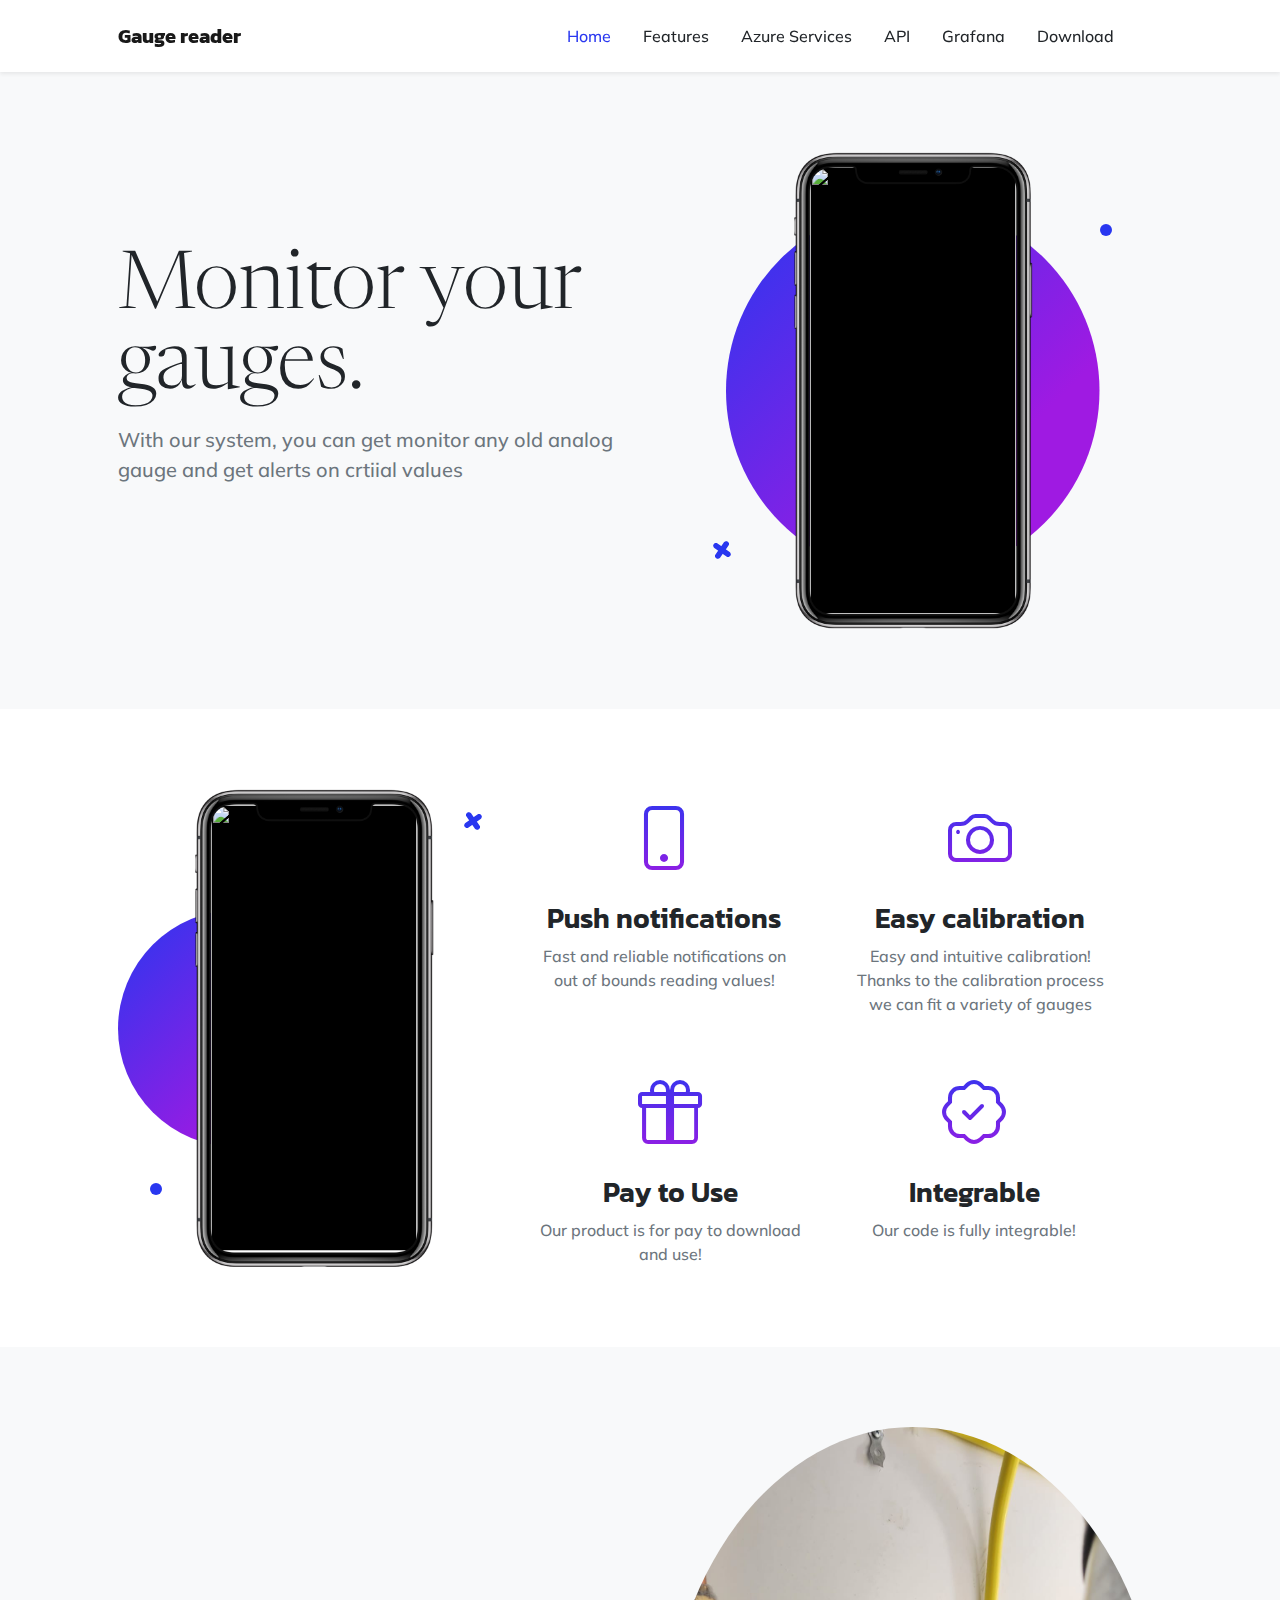
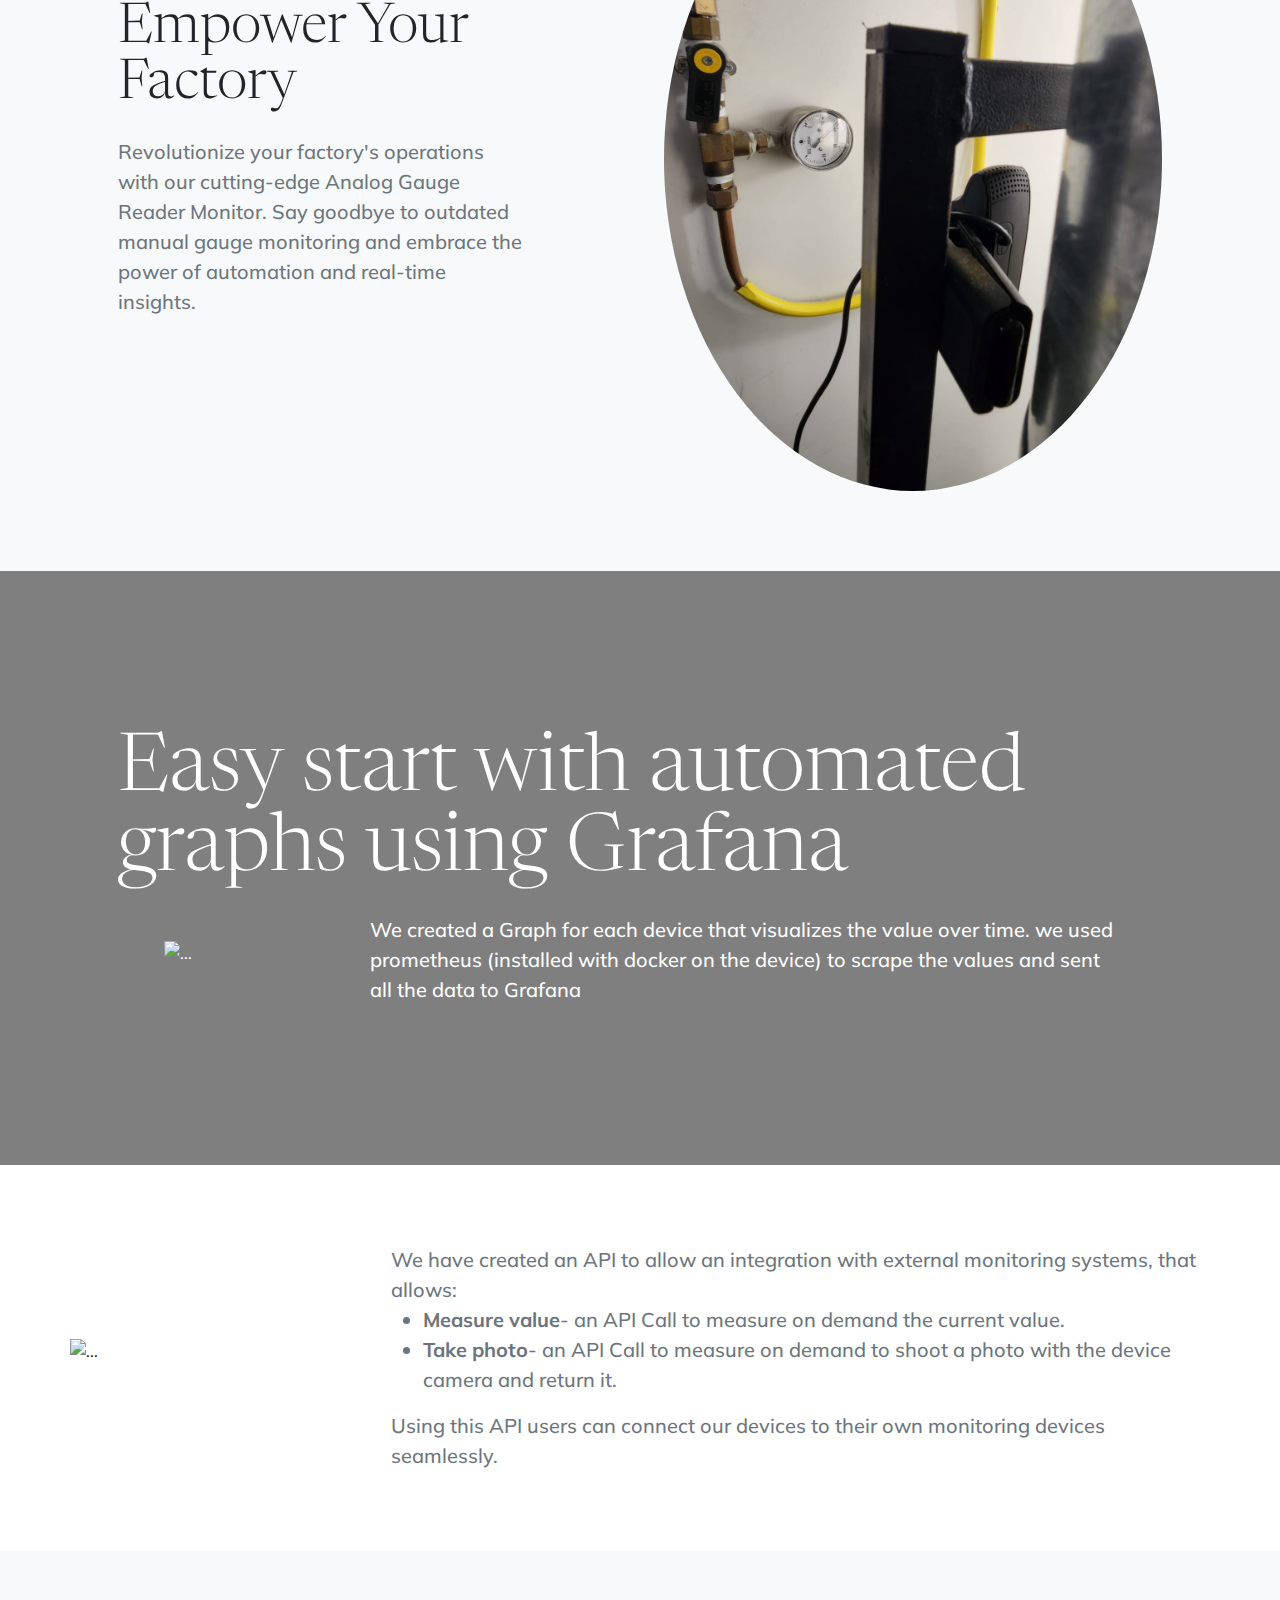
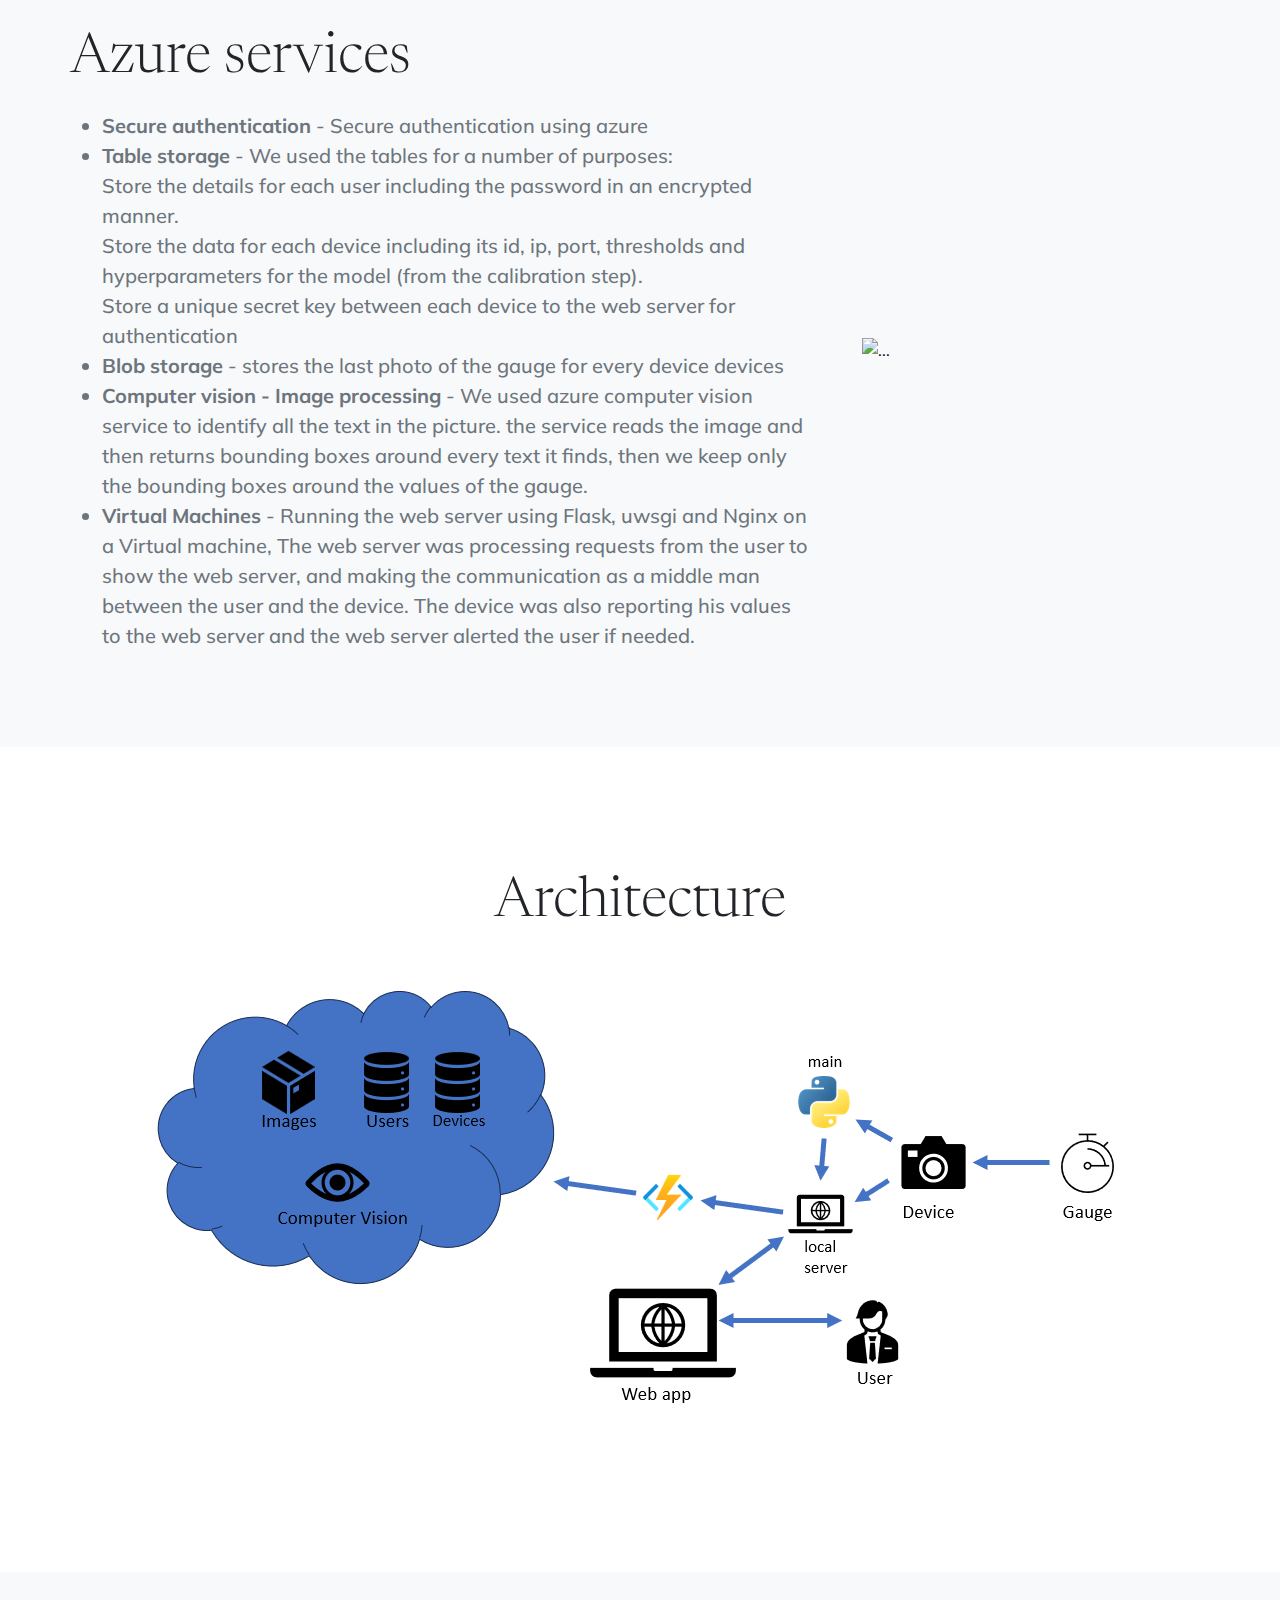
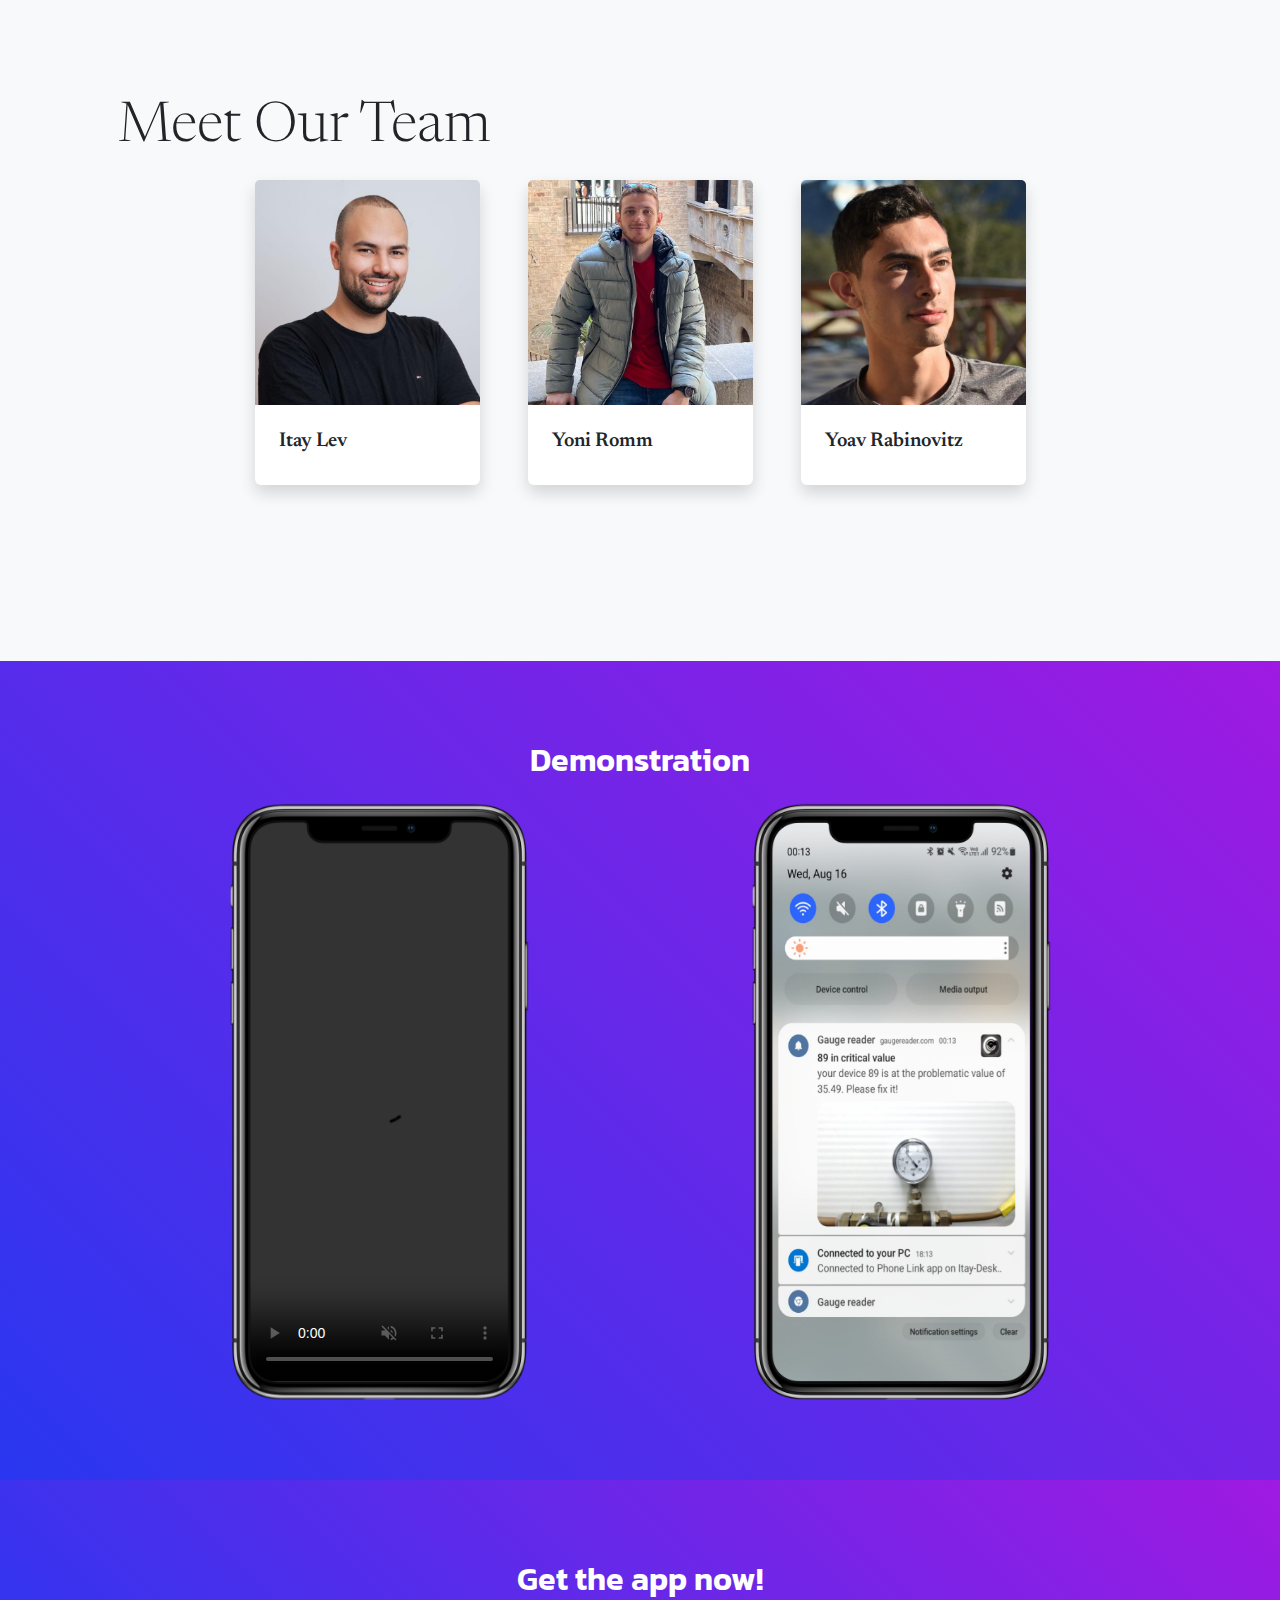
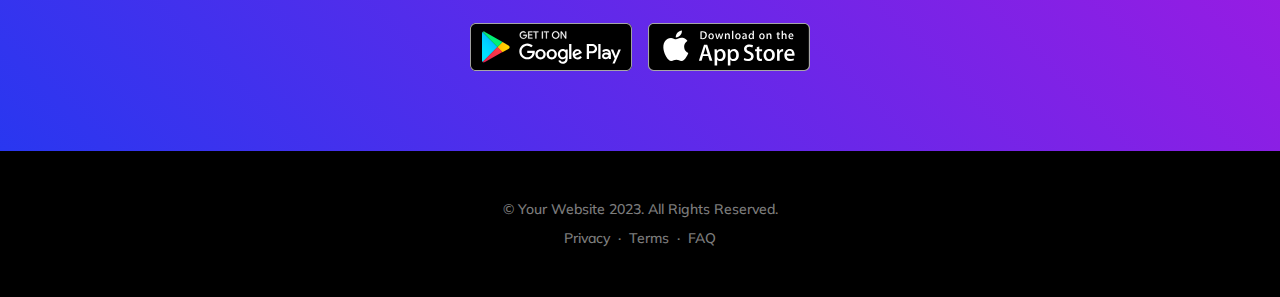
==== commit cca4fb6f: "Update documentation.html" ====
--- a/documentation/documentation.html
+++ b/documentation/documentation.html
@@ -6,7 +6,7 @@
     <meta name="description" content=""/>
     <meta name="author" content=""/>
     <title>Gauge reader</title>
-    <link rel="icon" type="image/x-icon" href="documentation/assets/favicon.ico"/>
+    <link rel="icon" type="image/x-icon" href="assets/favicon.ico"/>
     <!-- Bootstrap icons-->
     <link href="https://cdn.jsdelivr.net/npm/bootstrap-icons@1.5.0/font/bootstrap-icons.css" rel="stylesheet"/>
     <!-- Google fonts-->
@@ -18,7 +18,7 @@
     <link href="https://fonts.googleapis.com/css2?family=Kanit:ital,wght@0,400;1,400&amp;display=swap"
           rel="stylesheet"/>
     <!-- Core theme CSS (includes Bootstrap)-->
-    <link href="documentation/css/styles.css" rel="stylesheet"/>
+    <link href="css/styles.css" rel="stylesheet"/>
 </head>
 <body id="page-top">
 <!-- Navigation-->
@@ -87,7 +87,7 @@
                                 <!-- * * This can be a video, image, or just about anything else.-->
                                 <!-- * * Set the max width of your media to 100% and the height to-->
                                 <!-- * * 100% like the demo example below.-->
-                                <img src="images/phone_preview.png" class='w-100 h-100'>
+                                <img src="/static/images/phone_preview.png" class='w-100 h-100'>
                             </div>
                         </div>
                     </div>
@@ -169,7 +169,7 @@
                     <div class="device-wrapper">
                         <div class="device" data-device="iPhoneX" data-orientation="portrait" data-color="black">
                             <div class="screen bg-black">
-                                <img src="images/phone_preview_calibration.png" class='w-100 h-100'>
+                                <img src="/static/images/phone_preview_calibration.png" class='w-100 h-100'>
                             </div>
                         </div>
                     </div>
@@ -190,7 +190,7 @@
             </div>
             <div class="col-sm-8 col-md-6">
                 <div class="px-5 px-sm-0"><img class="img-fluid rounded-circle"
-                                               src="documentation/assets/img/camera_clock.jpg" alt="..."/></div>
+                                               src="assets/img/camera_clock.jpg" alt="..."/></div>
             </div>
         </div>
     </div>
@@ -223,7 +223,7 @@
         <div class="row gx-5 align-items-center justify-content-center justify-content-lg-between">
             <div class="col-md-4 col-lg-2">
                 <div class="px-5 px-sm-0 pb-md-3"><img class="img-fluid "
-                                                       src="documentation/assets/img/api.png"
+                                                       src="assets/img/api.png"
                                                        alt="..."/>
                 </div>
             </div>
@@ -285,7 +285,7 @@
             </div>
             <div class="col-sm-8 col-lg-4">
                 <div class="px-5 px-sm-0"><img class="img-fluid "
-                                               src="documentation/assets/img/azure-apps.png"
+                                               src="assets/img/azure-apps.png"
                                                alt="..."/>
                 </div>
             </div>
@@ -297,7 +297,7 @@
 <section id="single-image">
     <div class="container p-5 text-center">
         <h2 class="display-4 lh-1 mb-4">Architecture</h2>
-        <img src="documentation/assets/img/logic_updated.png" class="img-fluid" alt="Logic Image">
+        <img src="assets/img/logic_updated.png" class="img-fluid" alt="Logic Image">
     </div>
 </section>
 
@@ -310,7 +310,7 @@
             <!-- Team member item -->
             <div class="col mb-5">
                 <div class="card h-100 border-0 shadow">
-                    <img src="documentation/assets/img/Itay.jpg" class="card-img-top" alt="Team Member 1">
+                    <img src="assets/img/Itay.jpg" class="card-img-top" alt="Team Member 1">
                     <div class="card-body p-4">
                         <h5 class="card-title">Itay Lev</h5>
                     </div>
@@ -319,7 +319,7 @@
             <!-- Add more team member items following the same pattern -->
             <div class="col mb-5">
                 <div class="card h-100 border-0 shadow">
-                    <img src="documentation/assets/img/Yoni.jpg" class="card-img-top" alt="Team Member 2">
+                    <img src="assets/img/Yoni.jpg" class="card-img-top" alt="Team Member 2">
                     <div class="card-body p-4">
                         <h5 class="card-title">Yoni Romm</h5>
                     </div>
@@ -328,7 +328,7 @@
             <!-- Add more team member items following the same pattern -->
             <div class="col mb-5">
                 <div class="card h-100 border-0 shadow">
-                    <img src="documentation/assets/img/Yoav.jpg" class="card-img-top" alt="Team Member 2">
+                    <img src="assets/img/Yoav.jpg" class="card-img-top" alt="Team Member 2">
                     <div class="card-body p-4">
                         <h5 class="card-title">Yoav Rabinovitz</h5>
                     </div>
@@ -352,7 +352,7 @@
                         <!-- * * 100% like the demo example below.-->
                         <video class="mx-auto w-100 h-100" style=";" controls autoplay muted loop
                                controlsList="nodownload">
-                            <source src="documentation/assets/img/demonstration.mp4" type="video/mp4">
+                            <source src="assets/img/demonstration.mp4" type="video/mp4">
                             Your browser does not support the video tag.
                         </video>
                     </div>
@@ -366,7 +366,7 @@
                                 <!-- * * This can be a video, image, or just about anything else.-->
                                 <!-- * * Set the max width of your media to 100% and the height to-->
                                 <!-- * * 100% like the demo example below.-->
-                               <img src="documentation/assets/img/notifcation-demo.png" class='w-100 h-100'>
+                               <img src="assets/img/notifcation-demo.png" class='w-100 h-100'>
                           </div>
                         </div>
                     </div>
@@ -383,9 +383,9 @@
         <h2 class="text-center text-white font-alt mb-4">Get the app now!</h2>
         <div class="d-flex flex-column flex-lg-row align-items-center justify-content-center">
             <a class="me-lg-3 mb-4 mb-lg-0" href="#!"><img class="app-badge"
-                                                           src="documentation/assets/img/google-play-badge.svg"
+                                                           src="assets/img/google-play-badge.svg"
                                                            alt="..."/></a>
-            <a href="#!"><img class="app-badge" src="documentation/assets/img/app-store-badge.svg"
+            <a href="#!"><img class="app-badge" src="assets/img/app-store-badge.svg"
                               alt="..."/></a>
         </div>
     </div>
@@ -408,7 +408,7 @@
 <!-- Bootstrap core JS-->
 <script src="https://cdn.jsdelivr.net/npm/bootstrap@5.2.3/dist/js/bootstrap.bundle.min.js"></script>
 <!-- Core theme JS-->
-<script src="documentation/js/scripts.js"></script>
+<script src="js/scripts.js"></script>
 <!-- * * * * * * * * * * * * * * * * * * * * * * * * * * * * * * * * * * * * * * * *-->
 <!-- * *                               SB Forms JS                               * *-->
 <!-- * * Activate your form at https://startbootstrap.com/solution/contact-forms * *-->
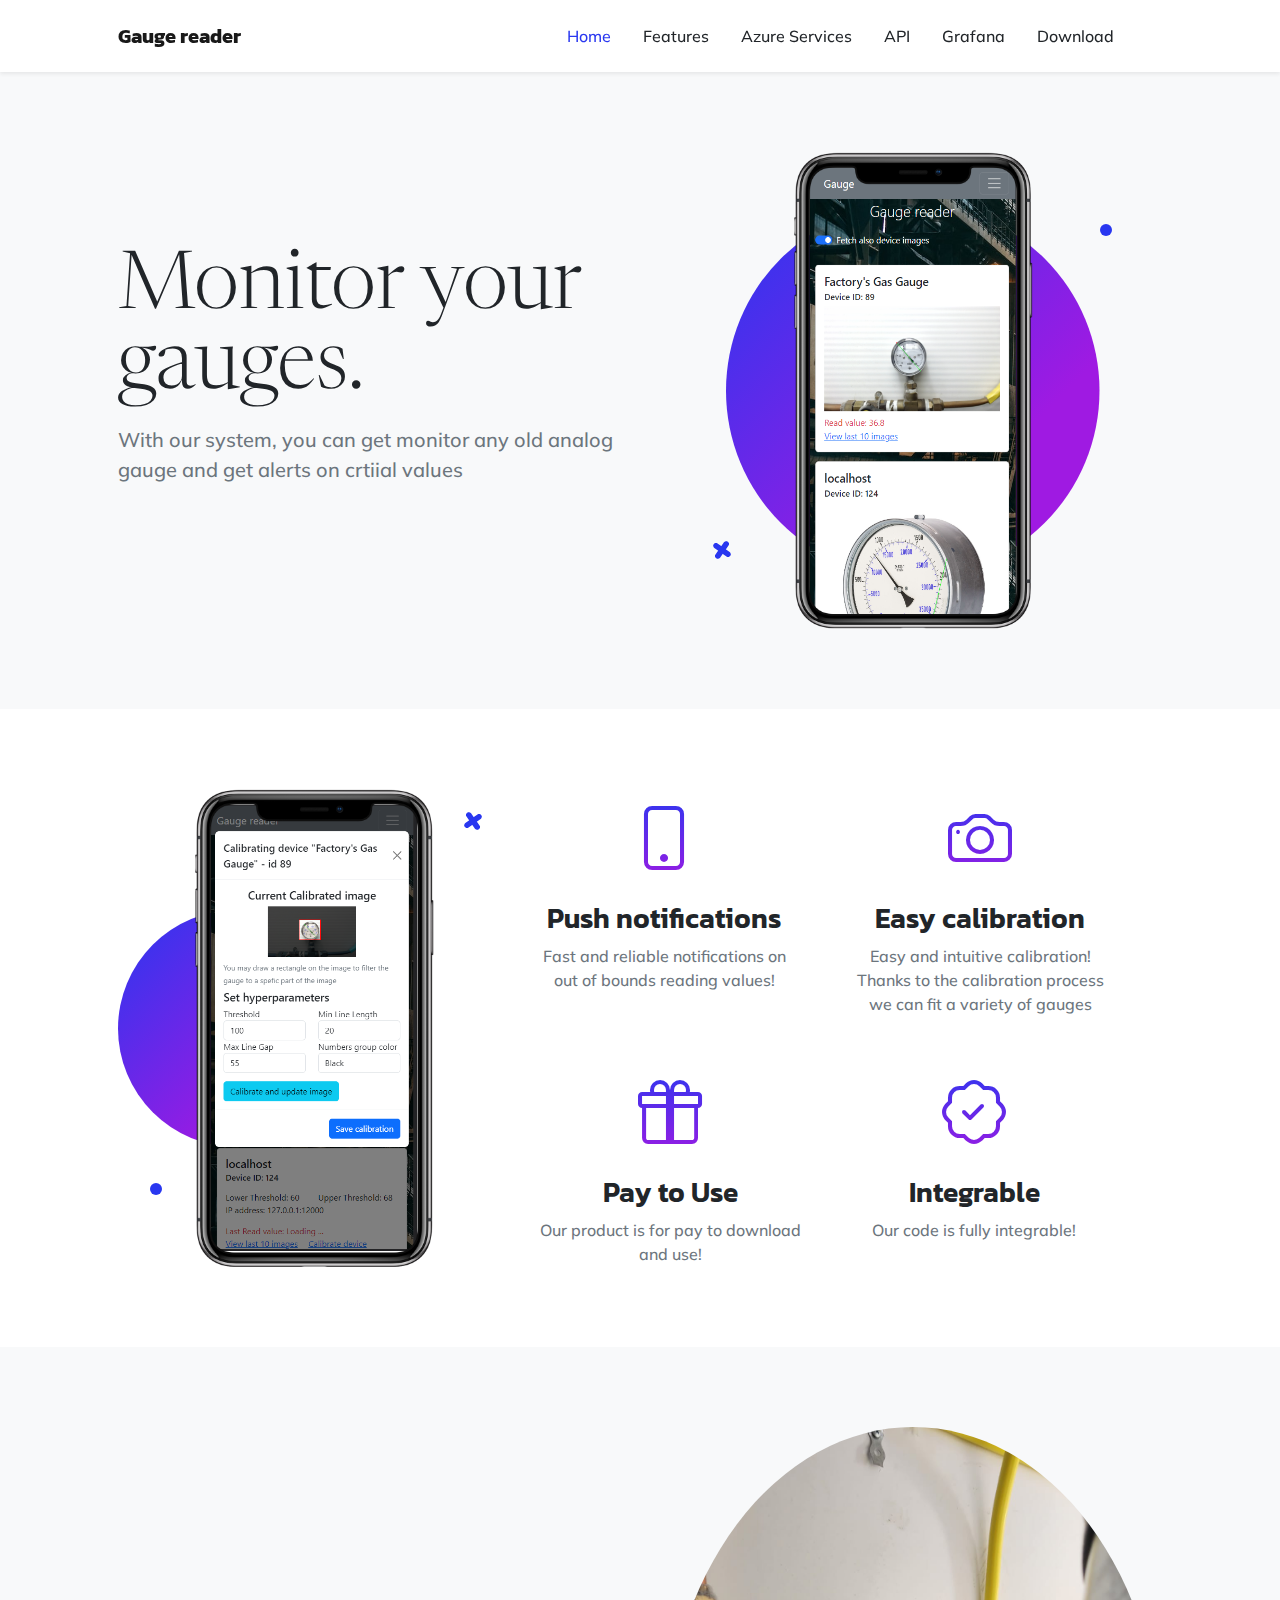
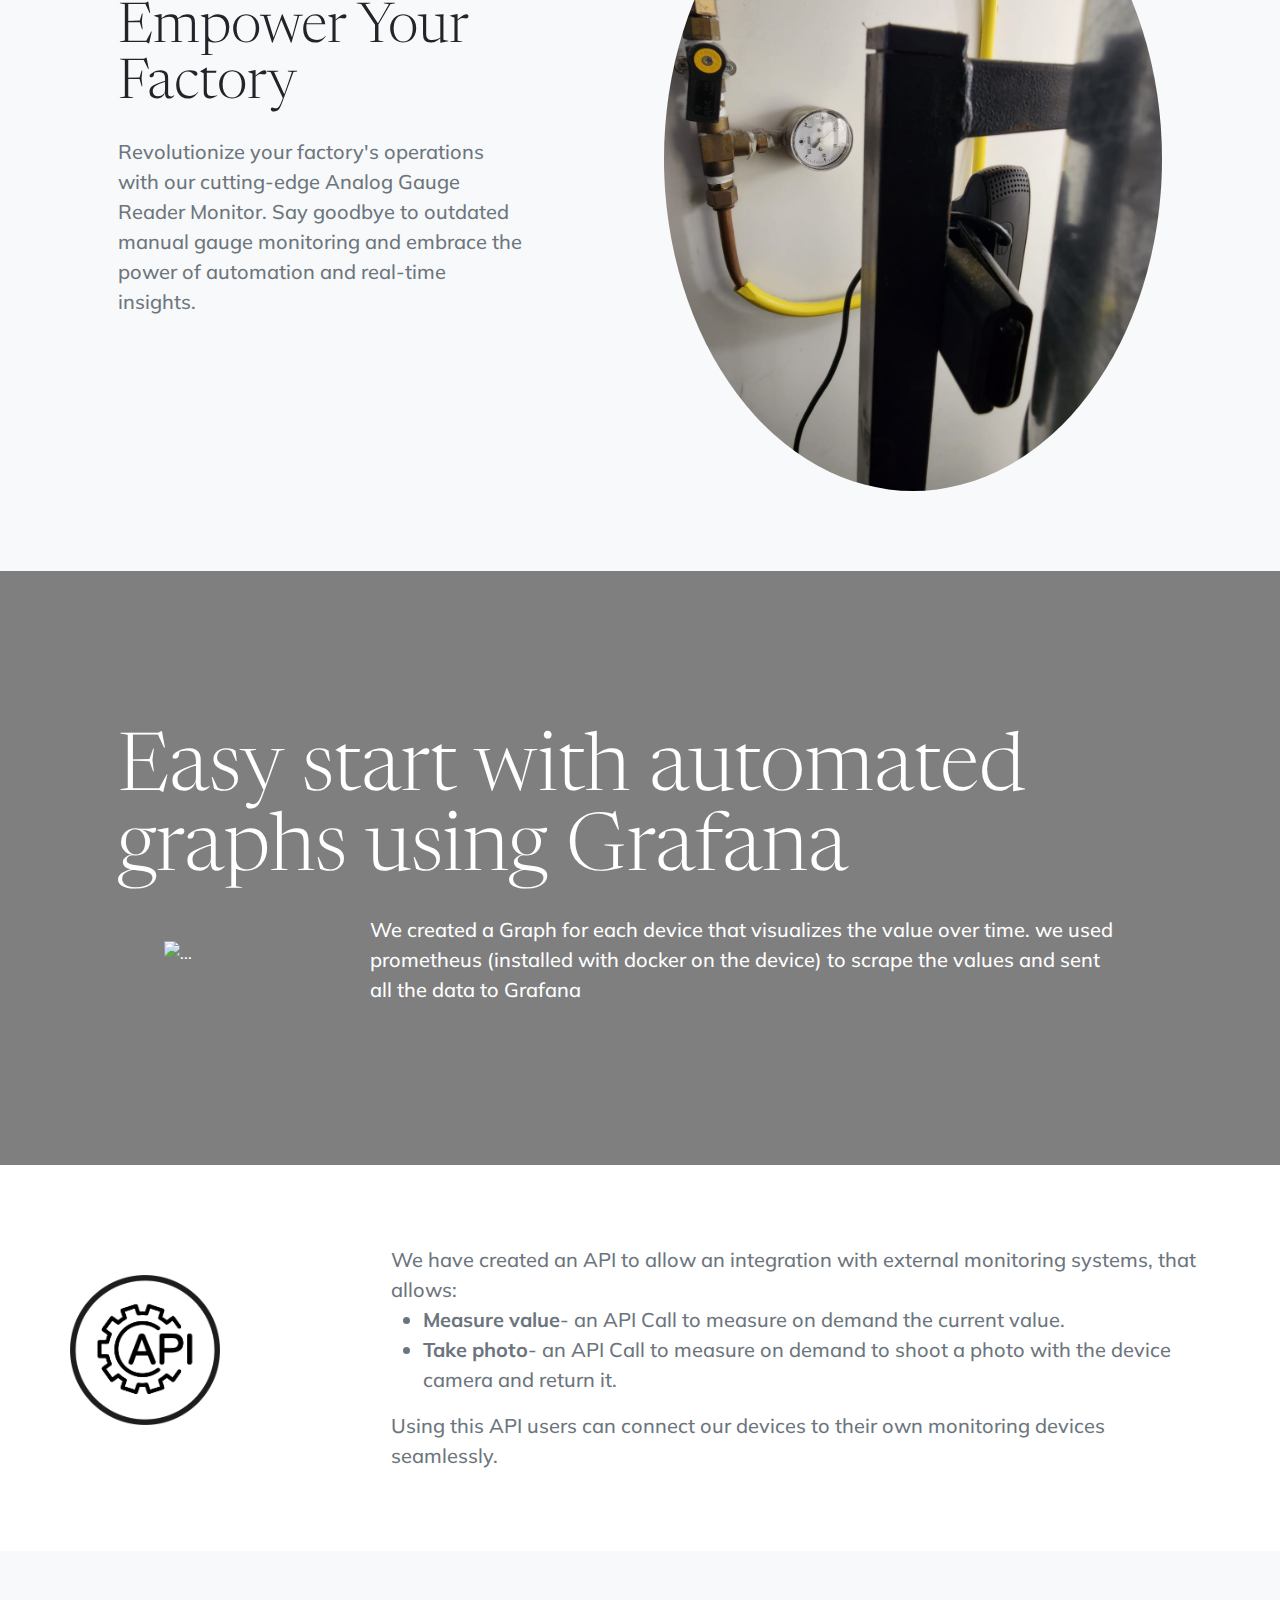
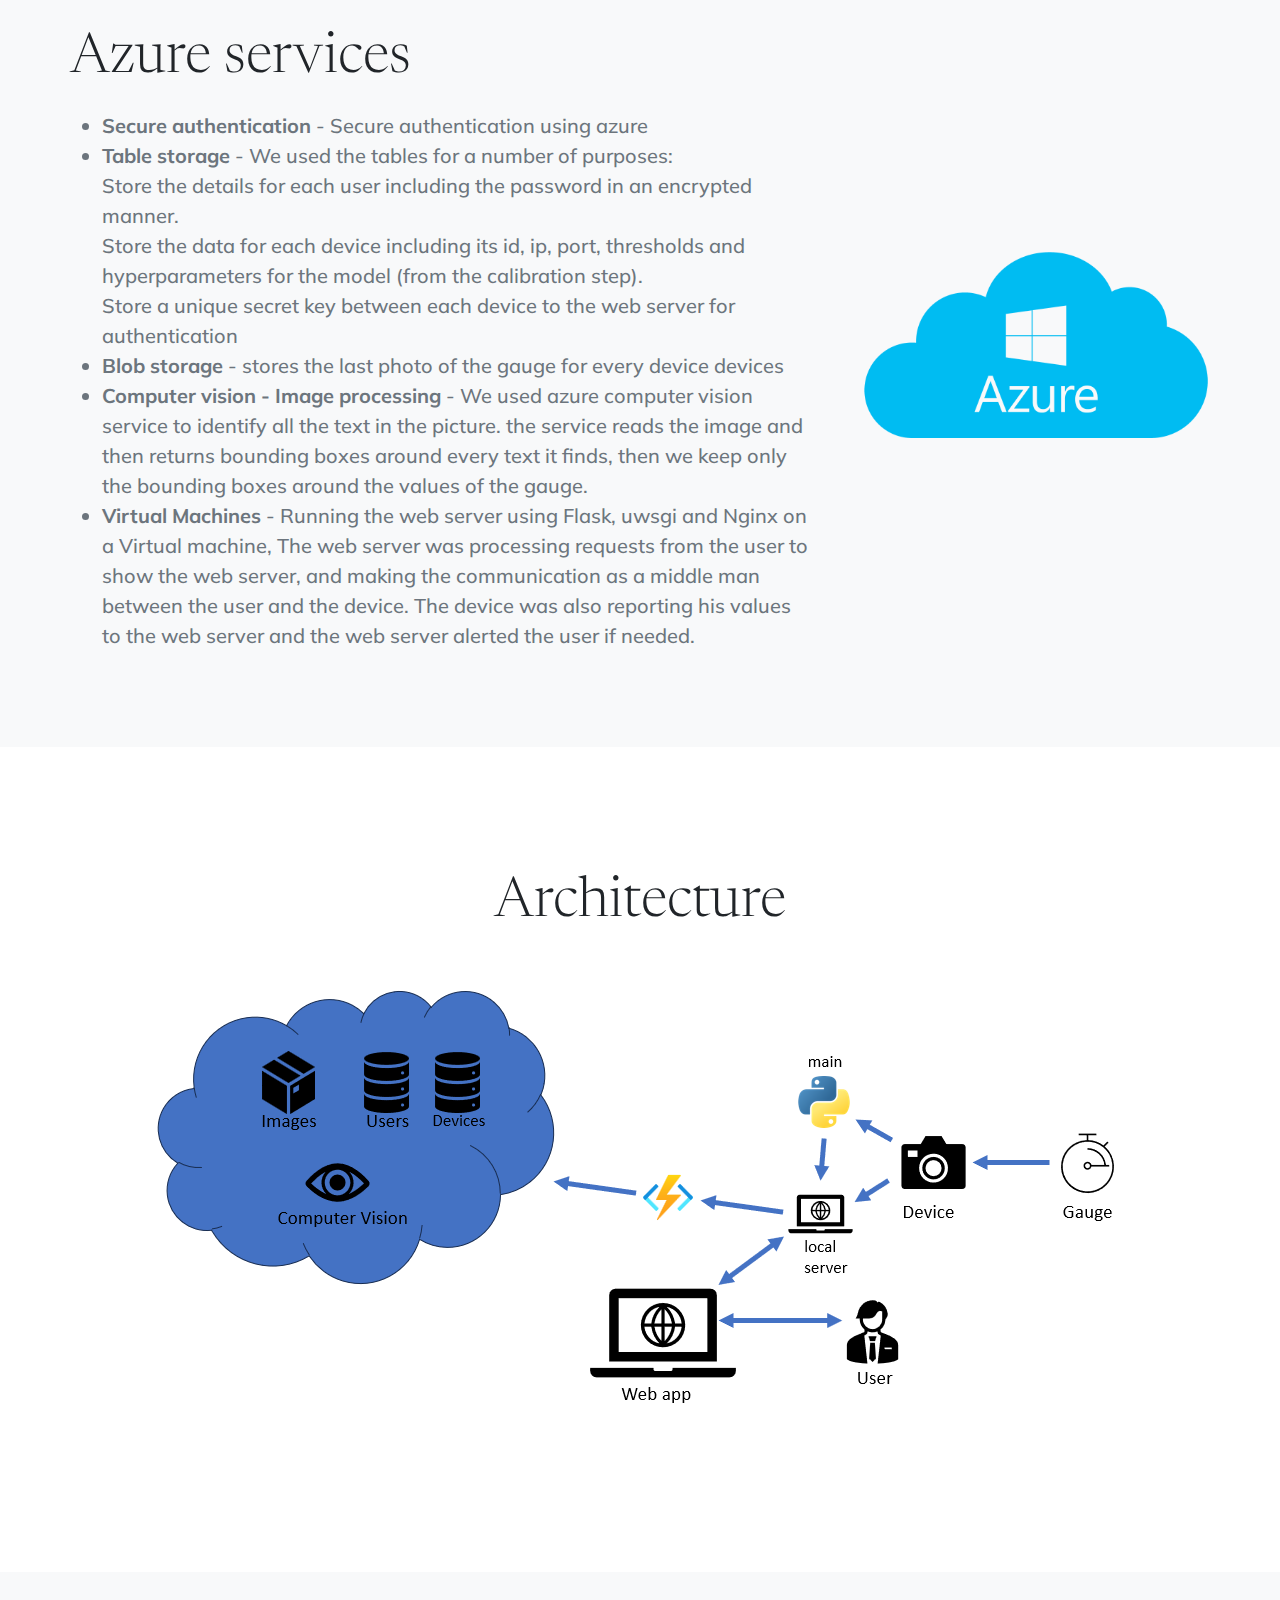
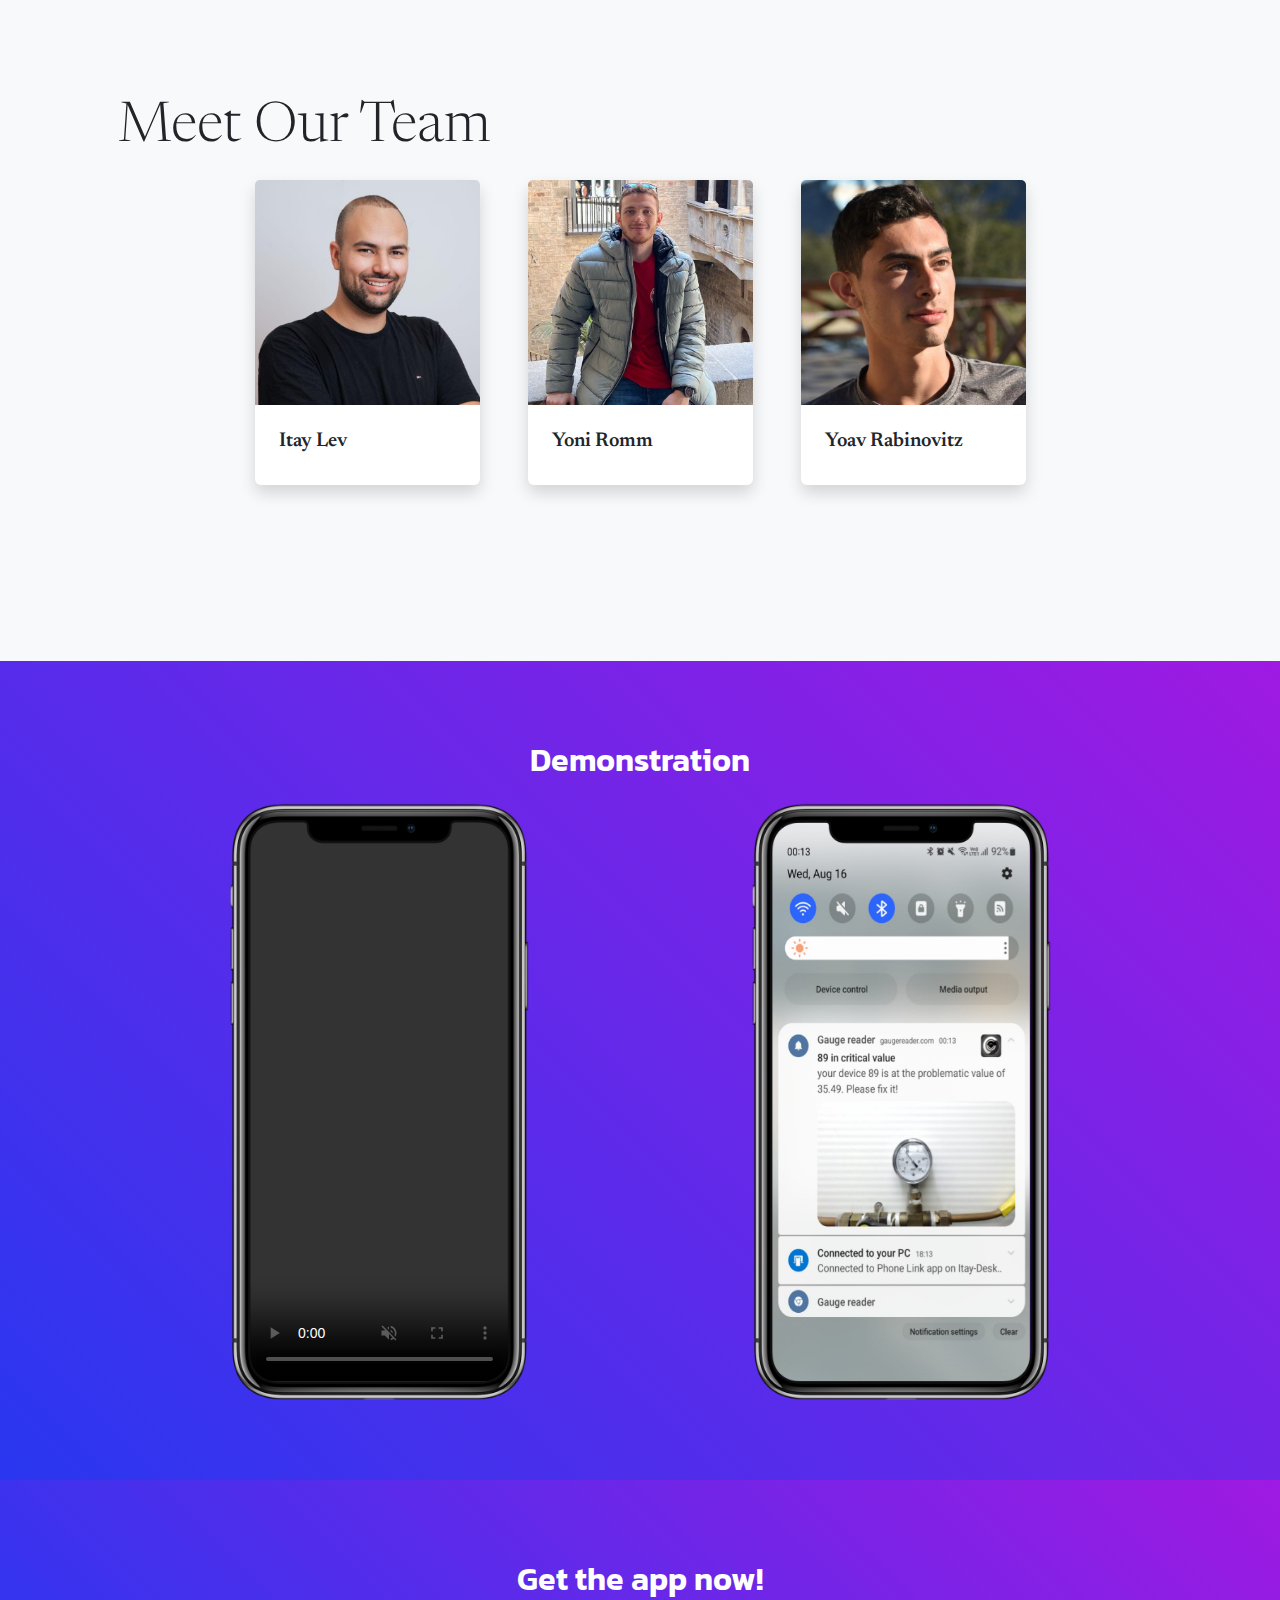
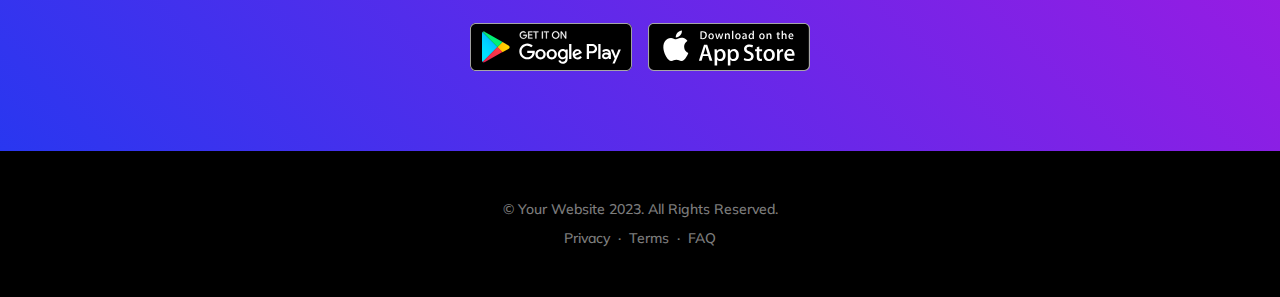
==== commit 84ecc2cc: "Update documentation.html" ====
--- a/documentation/documentation.html
+++ b/documentation/documentation.html
@@ -87,7 +87,7 @@
                                 <!-- * * This can be a video, image, or just about anything else.-->
                                 <!-- * * Set the max width of your media to 100% and the height to-->
                                 <!-- * * 100% like the demo example below.-->
-                                <img src="/static/images/phone_preview.png" class='w-100 h-100'>
+                                <img src="assets/img/phone_preview.png" class='w-100 h-100'>
                             </div>
                         </div>
                     </div>
@@ -169,7 +169,7 @@
                     <div class="device-wrapper">
                         <div class="device" data-device="iPhoneX" data-orientation="portrait" data-color="black">
                             <div class="screen bg-black">
-                                <img src="/static/images/phone_preview_calibration.png" class='w-100 h-100'>
+                                <img src="assets/img/phone_preview_calibration.png" class='w-100 h-100'>
                             </div>
                         </div>
                     </div>
